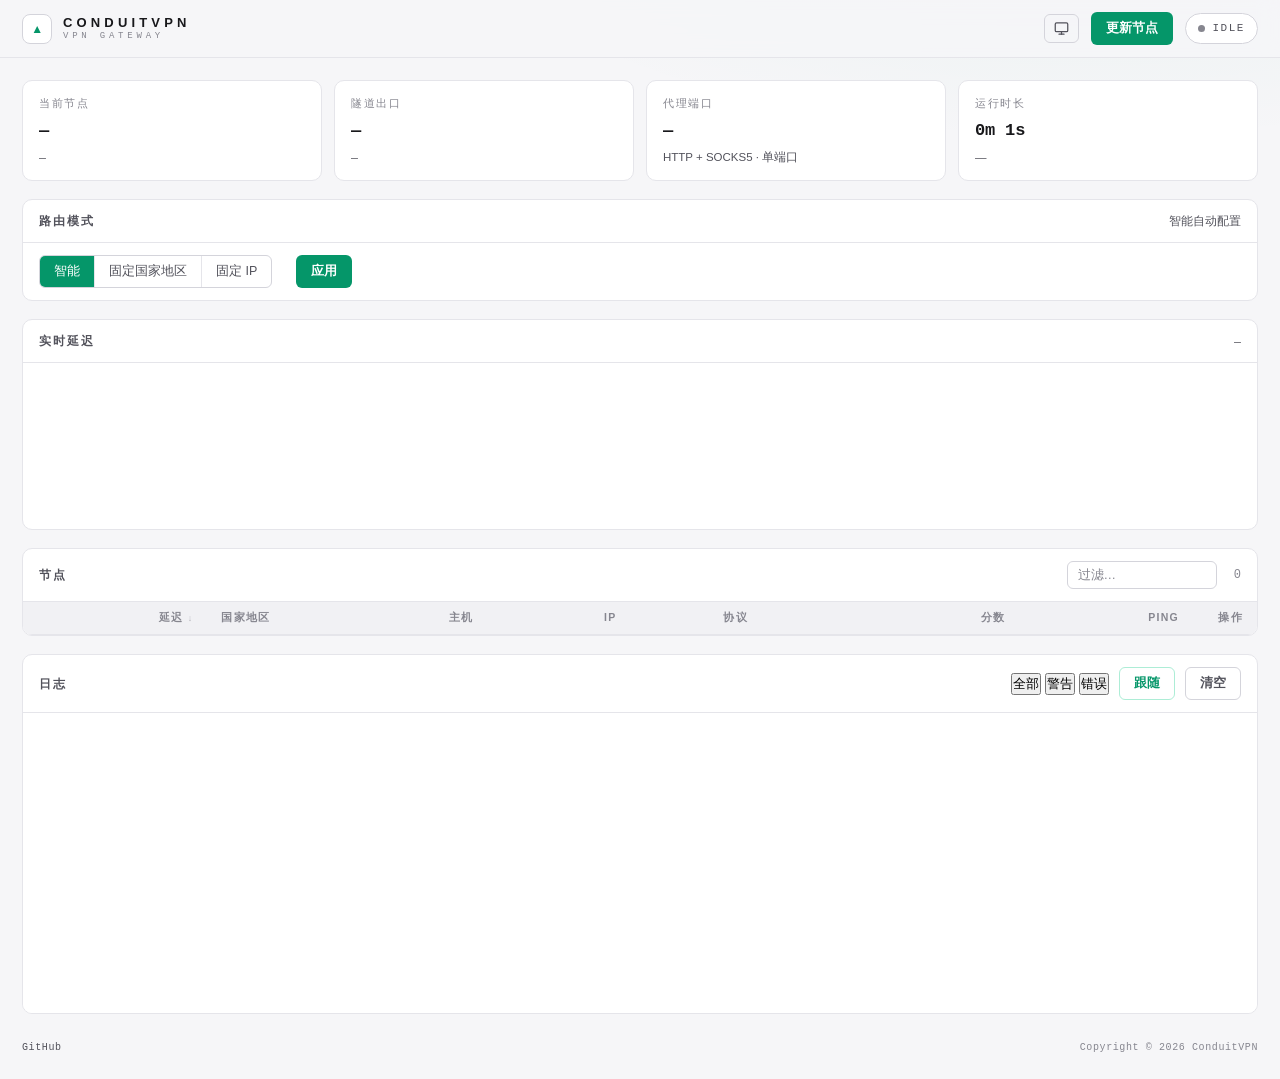
==== internal/webui/static/index.html @ 66bbde04 "UI: 登录页主题切换与日志本地时间" ====
<!doctype html>
<html lang="zh-CN">
<head>
<meta charset="utf-8">
<meta name="viewport" content="width=device-width, initial-scale=1">
<meta name="color-scheme" content="dark light">
<title>ConduitVPN · Gateway</title>
<script src="./theme.js?v=__VER__"></script>
<link rel="stylesheet" href="./styles.css?v=__VER__">
</head>
<body>
<header class="topbar">
  <div class="brand">
    <div class="brand-mark" aria-hidden="true"><span>▲</span></div>
    <div class="brand-text">
      <span class="brand-name">CONDUITVPN</span>
      <span class="brand-sub">VPN GATEWAY</span>
    </div>
  </div>
  <div class="topbar-right">
    <div class="theme-menu-wrap" data-theme-control>
      <button class="btn btn-ghost btn-icon" type="button" data-theme-button title="主题：跟随系统" aria-label="打开主题菜单" aria-haspopup="menu" aria-expanded="false">
        <svg data-theme-icon="light" viewBox="0 0 24 24" fill="none" stroke="currentColor" stroke-width="2" stroke-linecap="round" stroke-linejoin="round" aria-hidden="true" hidden><circle cx="12" cy="12" r="4"/><path d="M12 2v2M12 20v2M4.93 4.93l1.41 1.41M17.66 17.66l1.41 1.41M2 12h2M20 12h2M4.93 19.07l-1.41-1.41M17.66 6.34l1.41-1.41"/></svg>
        <svg data-theme-icon="dark" viewBox="0 0 24 24" fill="none" stroke="currentColor" stroke-width="2" stroke-linecap="round" stroke-linejoin="round" aria-hidden="true" hidden><path d="M21 12.79A9 9 0 1 1 11.21 3 7 7 0 0 0 21 12.79z"/></svg>
        <svg data-theme-icon="system" viewBox="0 0 24 24" fill="none" stroke="currentColor" stroke-width="2" stroke-linecap="round" stroke-linejoin="round" aria-hidden="true"><rect x="2" y="3" width="20" height="14" rx="2"/><line x1="8" y1="21" x2="16" y2="21"/><line x1="12" y1="17" x2="12" y2="21"/></svg>
      </button>
      <div class="theme-menu" data-theme-menu role="menu" hidden>
        <button class="theme-option" type="button" role="menuitemradio" data-theme="system" title="跟随系统" aria-label="跟随系统" aria-checked="true">
          <svg viewBox="0 0 24 24" fill="none" stroke="currentColor" stroke-width="2" stroke-linecap="round" stroke-linejoin="round" aria-hidden="true"><rect x="2" y="3" width="20" height="14" rx="2"/><line x1="8" y1="21" x2="16" y2="21"/><line x1="12" y1="17" x2="12" y2="21"/></svg>
        </button>
        <button class="theme-option" type="button" role="menuitemradio" data-theme="dark" title="深色" aria-label="深色" aria-checked="false">
          <svg viewBox="0 0 24 24" fill="none" stroke="currentColor" stroke-width="2" stroke-linecap="round" stroke-linejoin="round" aria-hidden="true"><path d="M21 12.79A9 9 0 1 1 11.21 3 7 7 0 0 0 21 12.79z"/></svg>
        </button>
        <button class="theme-option" type="button" role="menuitemradio" data-theme="light" title="浅色" aria-label="浅色" aria-checked="false">
          <svg viewBox="0 0 24 24" fill="none" stroke="currentColor" stroke-width="2" stroke-linecap="round" stroke-linejoin="round" aria-hidden="true"><circle cx="12" cy="12" r="4"/><path d="M12 2v2M12 20v2M4.93 4.93l1.41 1.41M17.66 17.66l1.41 1.41M2 12h2M20 12h2M4.93 19.07l-1.41 1.41M17.66 6.34l1.41-1.41"/></svg>
        </button>
      </div>
    </div>
    <button id="btn-refresh" class="btn" title="立即拉取并测速">更新节点</button>
    <div id="status-pill" class="pill pill-idle">
      <span class="dot" aria-hidden="true"></span>
      <span id="status-text">IDLE</span>
    </div>
  </div>
</header>

<main class="layout">
  <section class="cards" aria-label="网关状态">
    <div class="card">
      <div class="card-label">当前节点</div>
      <div id="c-node" class="card-value mono">—</div>
      <div id="c-node-sub" class="card-sub mono">—</div>
    </div>
    <div class="card">
      <div class="card-label">隧道出口</div>
      <div id="c-egress" class="card-value mono">—</div>
      <div id="c-egress-sub" class="card-sub mono">—</div>
    </div>
    <div class="card">
      <div class="card-label">代理端口</div>
      <div id="c-proxy" class="card-value mono">—</div>
      <div id="c-proxy-sub" class="card-sub">HTTP + SOCKS5 · 单端口</div>
    </div>
    <div class="card">
      <div class="card-label">运行时长</div>
      <div id="c-uptime" class="card-value mono">—</div>
      <div id="c-blacklist" class="card-sub">—</div>
    </div>
  </section>

  <section class="panel" aria-label="路由模式">
    <div class="panel-head">
      <h2>路由模式</h2>
      <span id="route-status" class="card-sub mono">智能自动配置</span>
    </div>
    <div class="route-body">
      <div class="seg" id="route-seg" role="tablist">
        <button class="seg-btn active" data-mode="auto" role="tab">智能</button>
        <button class="seg-btn" data-mode="country" role="tab">固定国家地区</button>
        <button class="seg-btn" data-mode="fixed" role="tab">固定 IP</button>
      </div>
      <div id="route-country-list" class="country-chips" hidden></div>
      <select id="route-node" class="input input-wide" hidden>
        <option value="">选择节点…</option>
      </select>
      <button id="btn-route-apply" class="btn">应用</button>
      <span id="route-msg" class="route-msg"></span>
    </div>
  </section>

  <section class="panel" aria-label="实时延迟">
    <div class="panel-head">
      <h2>实时延迟</h2>
      <span id="lat-summary" class="card-sub mono">—</span>
    </div>
    <div class="chart-wrap">
      <canvas id="lat-chart" height="150"></canvas>
    </div>
  </section>

  <section class="panel" aria-label="节点列表">
    <div class="panel-head">
      <h2>节点</h2>
      <div class="panel-actions">
        <input id="node-filter" class="input" type="search" placeholder="过滤…" autocomplete="off">
        <span id="node-count" class="count mono">0</span>
      </div>
    </div>
    <div class="table-wrap">
      <table id="node-table">
        <thead>
          <tr>
            <th class="num" data-sort="latency" data-dir="-1">延迟 <span class="sort-hint">↓</span></th>
            <th data-sort="country">国家地区</th>
            <th data-sort="host">主机</th>
            <th data-sort="ip">IP</th>
            <th data-sort="proto">协议</th>
            <th class="num" data-sort="score">分数</th>
            <th class="num" data-sort="ping">Ping</th>
            <th class="act-col">操作</th>
          </tr>
        </thead>
        <tbody></tbody>
      </table>
    </div>
  </section>

  <section class="panel" aria-label="实时日志">
    <div class="panel-head">
      <h2>日志</h2>
      <div class="panel-actions">
        <div class="chips" id="log-chips">
          <button class="chip active" data-level="all">全部</button>
          <button class="chip" data-level="warn">警告</button>
          <button class="chip" data-level="error">错误</button>
        </div>
        <button id="btn-scroll" class="btn btn-ghost active" title="自动滚动">跟随</button>
        <button id="btn-clear-log" class="btn btn-ghost">清空</button>
      </div>
    </div>
    <pre id="log-view" class="log-view mono"></pre>
  </section>
</main>

<footer class="site-footer">
  <a href="https://github.com/sarices/conduitvpn" target="_blank" rel="noreferrer">GitHub</a>
  <span>Copyright © 2026 ConduitVPN</span>
</footer>

<script src="./app.js?v=__VER__"></script>
</body>
</html>
---- internal/webui/static/styles.css ----
/* Conduit VPN Gateway — confident dark tech, with a light counterpart.
   One accent (signal green), neutral grays, mono for data. */

:root {
  color-scheme: dark;
  --bg: #09090b;
  --surface: #101013;
  --surface-2: #141418;
  --border: #1e1e24;
  --border-strong: #2b2b33;

  --text: #e8e8ec;
  --text-2: #9a9aa6;
  --text-3: #5c5c68;

  --accent: #34d399;
  --accent-dim: rgba(52, 211, 153, 0.12);
  --accent-border: rgba(52, 211, 153, 0.28);
  --on-accent: #052e22;
  --warn: #fbbf24;
  --error: #f87171;

  --topbar-bg: rgba(9, 9, 11, 0.9);
  --bg-glow: radial-gradient(1100px 420px at 85% -10%, rgba(52, 211, 153, 0.05), transparent 60%);

  --radius: 10px;
  --radius-sm: 6px;
  --mono: ui-monospace, "SF Mono", "Cascadia Mono", "JetBrains Mono", Menlo, Consolas, monospace;
  --sans: -apple-system, BlinkMacSystemFont, "Segoe UI", "PingFang SC", "Microsoft YaHei", Roboto, Helvetica, Arial, sans-serif;
}

[data-theme="light"] {
  color-scheme: light;
  --bg: #f6f6f8;
  --surface: #ffffff;
  --surface-2: #f1f1f4;
  --border: #e5e5ea;
  --border-strong: #d4d4db;

  --text: #18181b;
  --text-2: #52525b;
  --text-3: #86868f;

  --accent: #059669;
  --accent-dim: rgba(5, 150, 105, 0.1);
  --accent-border: rgba(5, 150, 105, 0.32);
  --on-accent: #ffffff;
  --warn: #b45309;
  --error: #dc2626;

  --topbar-bg: rgba(246, 246, 248, 0.92);
  --bg-glow: radial-gradient(1100px 420px at 85% -10%, rgba(5, 150, 105, 0.06), transparent 60%);
}

* { box-sizing: border-box; margin: 0; padding: 0; }

html { background: var(--bg); }

body {
  font-family: var(--sans);
  font-size: 14px;
  line-height: 1.5;
  color: var(--text);
  background: var(--bg-glow), var(--bg);
  min-height: 100dvh;
  -webkit-font-smoothing: antialiased;
}

.mono { font-family: var(--mono); }

/* ---- topbar ---- */
.topbar {
  position: sticky;
  top: 0;
  z-index: 10;
  display: flex;
  align-items: center;
  justify-content: space-between;
  height: 58px;
  padding: 0 22px;
  background: var(--topbar-bg);
  backdrop-filter: blur(10px);
  border-bottom: 1px solid var(--border);
}

.brand { display: flex; align-items: center; gap: 11px; }

.brand-mark {
  width: 30px;
  height: 30px;
  display: grid;
  place-items: center;
  border: 1px solid var(--border-strong);
  border-radius: 8px;
  background: var(--surface);
  color: var(--accent);
  font-size: 12px;
  letter-spacing: -0.5px;
}

.brand-text { display: flex; flex-direction: column; line-height: 1.15; }
.brand-name { font-weight: 700; letter-spacing: 0.32em; font-size: 13px; }
.brand-sub { color: var(--text-3); font-size: 9px; letter-spacing: 0.42em; font-family: var(--mono); }

.topbar-right { display: flex; align-items: center; gap: 12px; }

/* ---- buttons & inputs ---- */
.btn {
  font-family: var(--sans);
  font-size: 12.5px;
  font-weight: 600;
  color: var(--on-accent);
  background: var(--accent);
  border: 1px solid transparent;
  border-radius: var(--radius-sm);
  padding: 7px 14px;
  cursor: pointer;
  transition: transform 0.12s ease, background 0.15s ease, color 0.15s ease;
}
.btn:hover { background: #2ee6a4; }
.btn:active { transform: translateY(1px) scale(0.99); }
.btn:disabled { opacity: 0.5; cursor: default; }

.btn-ghost {
  color: var(--text-2);
  background: transparent;
  border-color: var(--border-strong);
}
.btn-ghost:hover { color: var(--text); background: var(--surface-2); }
.btn-ghost.active { color: var(--accent); border-color: rgba(52, 211, 153, 0.4); }

.btn-icon {
  display: inline-flex;
  align-items: center;
  justify-content: center;
  padding: 6px 9px;
}
.btn-icon svg {
  width: 15px;
  height: 15px;
}
.btn-icon svg[hidden] { display: none; }

.theme-menu-wrap { position: relative; }
.theme-menu {
  position: absolute;
  top: calc(100% + 8px);
  right: 0;
  z-index: 20;
  display: flex;
  gap: 4px;
  padding: 5px;
  border: 1px solid var(--border-strong);
  border-radius: var(--radius-sm);
  background: var(--surface);
  box-shadow: 0 10px 24px rgba(0, 0, 0, 0.24);
}
.theme-menu[hidden] { display: none; }
.theme-option {
  display: inline-flex;
  align-items: center;
  justify-content: center;
  width: 30px;
  height: 30px;
  color: var(--text-2);
  background: transparent;
  border: 1px solid transparent;
  border-radius: var(--radius-sm);
  cursor: pointer;
}
.theme-option:hover,
.theme-option.active {
  color: var(--accent);
  background: var(--accent-dim);
  border-color: var(--accent-border);
}
.theme-option svg { width: 15px; height: 15px; }

/* ---- login page ---- */
.login-body {
  display: flex;
  align-items: center;
  justify-content: center;
  min-height: 100dvh;
  padding: 20px;
}
.login-theme-control {
  position: fixed;
  top: 18px;
  right: 20px;
  z-index: 10;
}
.login-card {
  width: 340px;
  background: var(--surface);
  border: 1px solid var(--border);
  border-radius: 14px;
  padding: 28px;
  display: flex;
  flex-direction: column;
  gap: 6px;
}
.login-brand { margin-bottom: 12px; }
.login-title { font-size: 17px; font-weight: 700; letter-spacing: 0.02em; }
.login-sub { font-size: 12px; color: var(--text-3); }
.login-demo-hint {
  display: flex;
  justify-content: space-between;
  margin-top: 8px;
  padding: 7px 9px;
  color: var(--accent);
  background: var(--accent-dim);
  border: 1px solid var(--accent-border);
  border-radius: var(--radius-sm);
  font-family: var(--mono);
  font-size: 11px;
}
.login-form {
  display: flex;
  flex-direction: column;
  gap: 12px;
  margin-top: 12px;
}
.login-form .input { background: var(--surface-2); }
.login-form label {
  font-size: 12px;
  color: var(--text-2);
  display: flex;
  flex-direction: column;
  gap: 5px;
}
.input.input-block { width: 100%; }
.btn-block { width: 100%; padding: 9px 0; }
.login-err { font-size: 12px; color: var(--error); margin: 0; }

.input {
  font-family: var(--sans);
  font-size: 12.5px;
  color: var(--text);
  background: var(--surface);
  border: 1px solid var(--border-strong);
  border-radius: var(--radius-sm);
  padding: 6px 10px;
  width: 150px;
  outline: none;
  transition: border-color 0.15s ease;
}
.input:focus { border-color: var(--accent); }
.input::placeholder { color: var(--text-3); }

select.input {
  appearance: none;
  -webkit-appearance: none;
  cursor: pointer;
  padding-right: 26px;
  background-image: linear-gradient(45deg, transparent 50%, var(--text-3) 50%),
    linear-gradient(135deg, var(--text-3) 50%, transparent 50%);
  background-position: calc(100% - 16px) 55%, calc(100% - 11px) 55%;
  background-size: 5px 5px, 5px 5px;
  background-repeat: no-repeat;
}
select.input:focus { border-color: var(--accent); }
select.input option { background: var(--surface); color: var(--text); }

/* ---- status pill ---- */
.pill {
  display: inline-flex;
  align-items: center;
  gap: 7px;
  font-family: var(--mono);
  font-size: 11px;
  letter-spacing: 0.14em;
  padding: 6px 12px;
  border-radius: 999px;
  border: 1px solid var(--border-strong);
  background: var(--surface);
  color: var(--text-2);
}
.pill .dot {
  width: 7px;
  height: 7px;
  border-radius: 50%;
  background: var(--text-3);
}

.pill-connected { color: var(--accent); border-color: rgba(52, 211, 153, 0.35); }
.pill-connected .dot { background: var(--accent); animation: pulse 2s ease-in-out infinite; }

.pill-connecting { color: var(--warn); border-color: rgba(251, 191, 36, 0.35); }
.pill-connecting .dot { background: var(--warn); animation: pulse 0.9s ease-in-out infinite; }

.pill-drifting { color: var(--error); border-color: rgba(248, 113, 113, 0.4); }
.pill-drifting .dot { background: var(--error); animation: pulse 0.6s ease-in-out infinite; }

@keyframes pulse {
  0%, 100% { opacity: 1; transform: scale(1); }
  50% { opacity: 0.35; transform: scale(0.8); }
}
@media (prefers-reduced-motion: reduce) {
  .pill .dot { animation: none; }
}

/* ---- layout ---- */
.layout {
  max-width: 1280px;
  margin: 0 auto;
  padding: 22px;
  display: flex;
  flex-direction: column;
  gap: 18px;
}

.site-footer {
  max-width: 1280px;
  margin: 0 auto;
  padding: 4px 22px 24px;
  display: flex;
  justify-content: space-between;
  gap: 16px;
  color: var(--text-3);
  font-family: var(--mono);
  font-size: 10px;
  letter-spacing: 0.06em;
}
.site-footer a {
  color: var(--text-2);
  text-decoration: none;
}
.site-footer a:hover { color: var(--accent); }

/* ---- status cards ---- */
.cards {
  display: grid;
  grid-template-columns: repeat(4, 1fr);
  gap: 12px;
}

.card {
  background: var(--surface);
  border: 1px solid var(--border);
  border-radius: var(--radius);
  padding: 14px 16px;
  display: flex;
  flex-direction: column;
  gap: 6px;
  min-width: 0;
}

.card-label {
  font-size: 11px;
  letter-spacing: 0.14em;
  color: var(--text-3);
  text-transform: uppercase;
}

.card-value {
  font-size: 17px;
  font-weight: 600;
  letter-spacing: -0.01em;
  white-space: nowrap;
  overflow: hidden;
  text-overflow: ellipsis;
}

.card-sub {
  font-size: 11.5px;
  color: var(--text-2);
  white-space: nowrap;
  overflow: hidden;
  text-overflow: ellipsis;
}

/* ---- panels ---- */
.panel {
  background: var(--surface);
  border: 1px solid var(--border);
  border-radius: var(--radius);
  overflow: hidden;
}

.panel-head {
  display: flex;
  align-items: center;
  justify-content: space-between;
  padding: 12px 16px;
  border-bottom: 1px solid var(--border);
}

.panel-head h2 {
  font-size: 12px;
  font-weight: 600;
  letter-spacing: 0.18em;
  color: var(--text-2);
  text-transform: uppercase;
}

.panel-actions { display: flex; align-items: center; gap: 10px; }

.count {
  font-size: 12px;
  color: var(--text-3);
  min-width: 2ch;
  text-align: right;
}

/* ---- route mode ---- */
.route-body {
  display: flex;
  align-items: center;
  gap: 10px;
  padding: 12px 16px;
  flex-wrap: wrap;
}

.seg {
  display: inline-flex;
  border: 1px solid var(--border-strong);
  border-radius: var(--radius-sm);
  overflow: hidden;
  background: var(--surface);
}

.seg-btn {
  font-family: var(--sans);
  font-size: 12.5px;
  color: var(--text-2);
  background: transparent;
  border: none;
  padding: 7px 14px;
  cursor: pointer;
  transition: background 0.15s ease, color 0.15s ease;
}
.seg-btn + .seg-btn { border-left: 1px solid var(--border); }
.seg-btn:hover { color: var(--text); }
.seg-btn.active {
  color: var(--on-accent);
  background: var(--accent);
}

.input-wide { width: 260px; }

/* ---- country multi-select chips ---- */
.country-chips {
  display: flex;
  flex-wrap: wrap;
  gap: 6px;
  max-height: 132px;
  overflow-y: auto;
  padding: 2px;
}

.cc-chip {
  font-family: var(--sans);
  font-size: 11.5px;
  color: var(--text-2);
  background: var(--surface);
  border: 1px solid var(--border-strong);
  border-radius: 999px;
  padding: 4px 10px;
  cursor: pointer;
  transition: background 0.15s ease, color 0.15s ease, border-color 0.15s ease;
  user-select: none;
}
.cc-chip:hover { color: var(--text); border-color: var(--accent-border); }
.cc-chip.selected {
  color: var(--on-accent);
  background: var(--accent);
  border-color: transparent;
}

.route-msg {
  font-size: 12px;
  color: var(--accent);
  min-height: 1em;
}
.route-msg.err { color: var(--error); }

/* ---- latency chart ---- */
.chart-wrap {
  padding: 10px 14px 6px;
}
#lat-chart {
  width: 100%;
  height: 150px;
  display: block;
}

.act-col { width: 64px; text-align: right; }
.btn-lock {
  font-size: 11px;
  padding: 3px 8px;
  font-family: var(--mono);
}

/* ---- node table ---- */
.table-wrap { overflow-x: auto; max-height: 380px; overflow-y: auto; }

table { width: 100%; border-collapse: collapse; }

thead th {
  position: sticky;
  top: 0;
  background: var(--surface-2);
  font-size: 10.5px;
  letter-spacing: 0.12em;
  text-transform: uppercase;
  color: var(--text-3);
  text-align: left;
  padding: 8px 14px;
  border-bottom: 1px solid var(--border);
  cursor: pointer;
  user-select: none;
  white-space: nowrap;
}
thead th:hover { color: var(--text-2); }
thead th.num { text-align: right; }

.sort-hint { opacity: 0.55; font-size: 9px; }

tbody td {
  padding: 7px 14px;
  border-bottom: 1px solid var(--border);
  font-size: 12.5px;
  white-space: nowrap;
  overflow: hidden;
  text-overflow: ellipsis;
  max-width: 240px;
}
tbody tr { transition: background 0.1s ease; }
tbody tr:hover { background: var(--surface-2); }
tbody td.num { text-align: right; font-family: var(--mono); color: var(--text-2); }

.country-code {
  display: inline-block;
  font-family: var(--mono);
  font-size: 10.5px;
  letter-spacing: 0.08em;
  color: var(--accent);
  border: 1px solid var(--accent-border);
  background: var(--accent-dim);
  border-radius: 4px;
  padding: 1px 5px;
}

.country-name { margin-left: 7px; color: var(--text-2); }

.host-cell { color: var(--text); font-family: var(--mono); font-size: 11.5px; }
.ip-cell { color: var(--text-2); font-family: var(--mono); font-size: 11.5px; }
.proto-cell { color: var(--text-2); font-size: 11.5px; }

td.lat-ok { color: var(--accent); }
td.lat-mid { color: var(--warn); }
td.lat-dead { color: var(--text-3); }

/* ---- logs ---- */
.log-view {
  height: 300px;
  overflow-y: auto;
  padding: 12px 16px;
  font-size: 11.5px;
  line-height: 1.65;
  background: var(--surface);
  color: var(--text-2);
  white-space: pre-wrap;
  word-break: break-all;
}

.log-line { display: block; }
.log-line .t { color: var(--text-3); }
.log-line.lvl-debug { color: var(--text-3); }
.log-line.lvl-info { color: var(--text-2); }
.log-line.lvl-warn { color: var(--warn); }
.log-line.lvl-error { color: var(--error); }

.empty-note { color: var(--text-3); font-style: italic; }

/* ---- responsive ---- */
@media (max-width: 900px) {
  .cards { grid-template-columns: repeat(2, 1fr); }
}
@media (max-width: 560px) {
  .cards { grid-template-columns: 1fr; }
  .layout { padding: 14px; }
  .site-footer { padding: 4px 14px 20px; }
  .brand-sub { display: none; }
  .input { width: 110px; }
  .login-theme-control { top: 12px; right: 12px; }
}
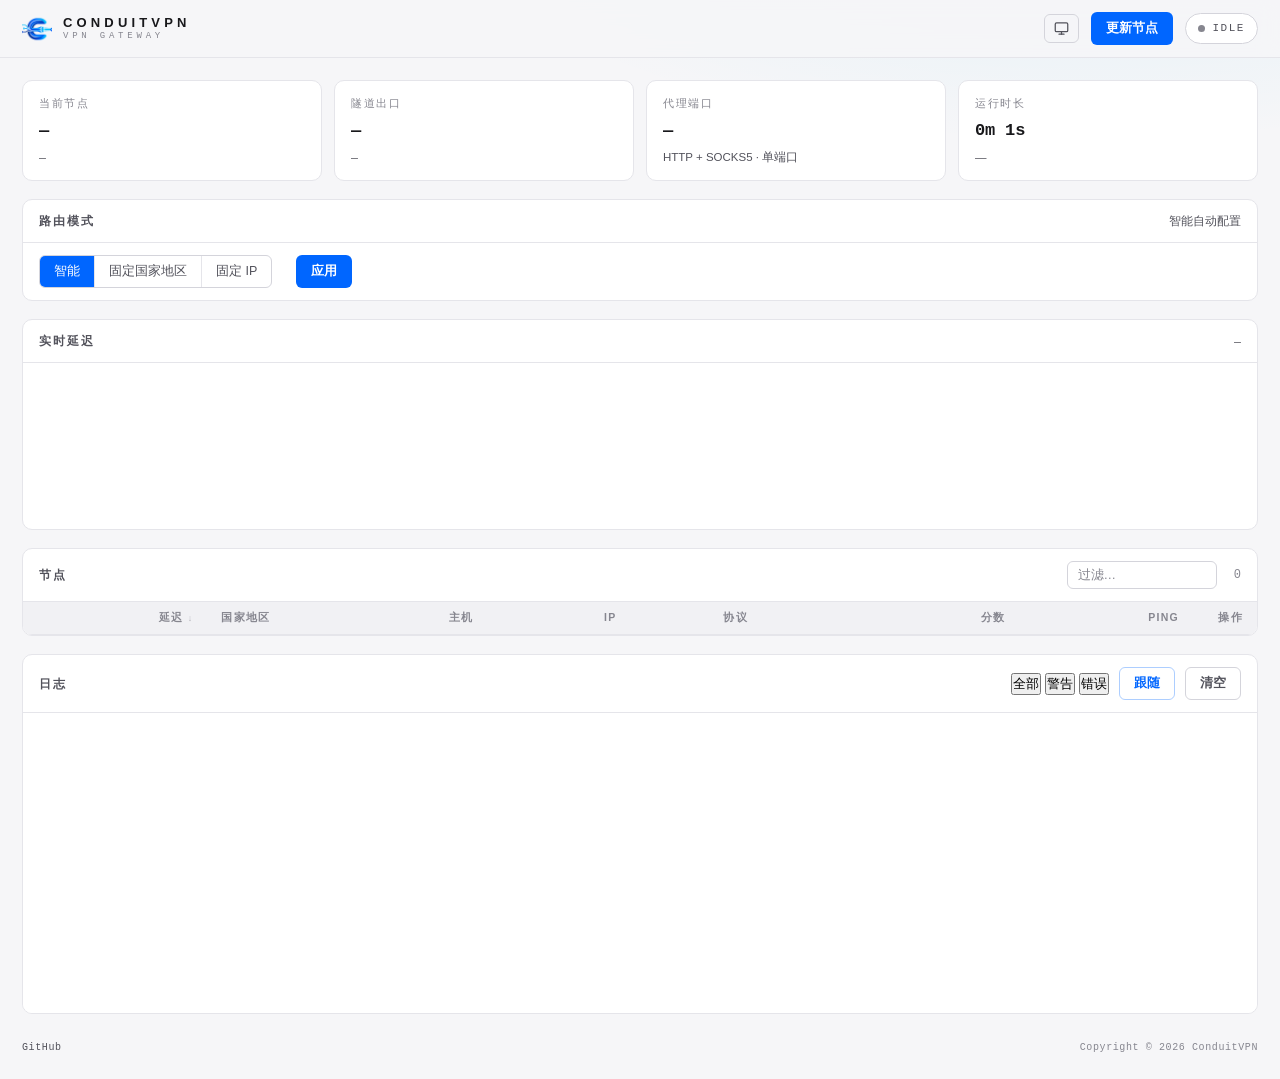
==== commit 76b04701: "UI: 更新 Logo 及网站图标" ====
--- a/internal/webui/static/index.html
+++ b/internal/webui/static/index.html
@@ -5,13 +5,18 @@
 <meta name="viewport" content="width=device-width, initial-scale=1">
 <meta name="color-scheme" content="dark light">
 <title>ConduitVPN · Gateway</title>
+<link rel="icon" href="./favicon.ico?v=__VER__" sizes="any">
+<link rel="icon" type="image/png" href="./favicon-16x16.png?v=__VER__" sizes="16x16">
+<link rel="icon" type="image/png" href="./favicon-32x32.png?v=__VER__" sizes="32x32">
+<link rel="apple-touch-icon" href="./apple-touch-icon.png?v=__VER__" sizes="180x180">
+<link rel="manifest" href="./site.webmanifest?v=__VER__">
 <script src="./theme.js?v=__VER__"></script>
 <link rel="stylesheet" href="./styles.css?v=__VER__">
 </head>
 <body>
 <header class="topbar">
   <div class="brand">
-    <div class="brand-mark" aria-hidden="true"><span>▲</span></div>
+    <div class="brand-mark" aria-hidden="true"><img src="./brand-mark.png?v=__VER__" alt=""></div>
     <div class="brand-text">
       <span class="brand-name">CONDUITVPN</span>
       <span class="brand-sub">VPN GATEWAY</span>
--- a/internal/webui/static/styles.css
+++ b/internal/webui/static/styles.css
@@ -1,5 +1,5 @@
 /* Conduit VPN Gateway — confident dark tech, with a light counterpart.
-   One accent (signal green), neutral grays, mono for data. */
+   Conduit blue is the primary action color; cyan reserves the signal glow. */
 
 :root {
   color-scheme: dark;
@@ -13,15 +13,17 @@
   --text-2: #9a9aa6;
   --text-3: #5c5c68;
 
-  --accent: #34d399;
-  --accent-dim: rgba(52, 211, 153, 0.12);
-  --accent-border: rgba(52, 211, 153, 0.28);
-  --on-accent: #052e22;
+  --accent: #0066ff;
+  --accent-strong: #0052cc;
+  --accent-glow: #00ccff;
+  --accent-dim: rgba(0, 102, 255, 0.13);
+  --accent-border: rgba(0, 153, 255, 0.36);
+  --on-accent: #ffffff;
   --warn: #fbbf24;
   --error: #f87171;
 
   --topbar-bg: rgba(9, 9, 11, 0.9);
-  --bg-glow: radial-gradient(1100px 420px at 85% -10%, rgba(52, 211, 153, 0.05), transparent 60%);
+  --bg-glow: radial-gradient(1100px 420px at 85% -10%, rgba(0, 204, 255, 0.09), transparent 60%);
 
   --radius: 10px;
   --radius-sm: 6px;
@@ -41,15 +43,17 @@
   --text-2: #52525b;
   --text-3: #86868f;
 
-  --accent: #059669;
-  --accent-dim: rgba(5, 150, 105, 0.1);
-  --accent-border: rgba(5, 150, 105, 0.32);
+  --accent: #0066ff;
+  --accent-strong: #0052cc;
+  --accent-glow: #00aee6;
+  --accent-dim: rgba(0, 102, 255, 0.09);
+  --accent-border: rgba(0, 102, 255, 0.32);
   --on-accent: #ffffff;
   --warn: #b45309;
   --error: #dc2626;
 
   --topbar-bg: rgba(246, 246, 248, 0.92);
-  --bg-glow: radial-gradient(1100px 420px at 85% -10%, rgba(5, 150, 105, 0.06), transparent 60%);
+  --bg-glow: radial-gradient(1100px 420px at 85% -10%, rgba(0, 174, 230, 0.09), transparent 60%);
 }
 
 * { box-sizing: border-box; margin: 0; padding: 0; }
@@ -88,14 +92,13 @@
 .brand-mark {
   width: 30px;
   height: 30px;
-  display: grid;
-  place-items: center;
-  border: 1px solid var(--border-strong);
-  border-radius: 8px;
-  background: var(--surface);
-  color: var(--accent);
-  font-size: 12px;
-  letter-spacing: -0.5px;
+  flex: 0 0 30px;
+}
+.brand-mark img {
+  display: block;
+  width: 100%;
+  height: 100%;
+  object-fit: contain;
 }
 
 .brand-text { display: flex; flex-direction: column; line-height: 1.15; }
@@ -117,7 +120,7 @@
   cursor: pointer;
   transition: transform 0.12s ease, background 0.15s ease, color 0.15s ease;
 }
-.btn:hover { background: #2ee6a4; }
+.btn:hover { background: var(--accent-strong); }
 .btn:active { transform: translateY(1px) scale(0.99); }
 .btn:disabled { opacity: 0.5; cursor: default; }
 
@@ -127,7 +130,7 @@
   border-color: var(--border-strong);
 }
 .btn-ghost:hover { color: var(--text); background: var(--surface-2); }
-.btn-ghost.active { color: var(--accent); border-color: rgba(52, 211, 153, 0.4); }
+.btn-ghost.active { color: var(--accent); border-color: var(--accent-border); }
 
 .btn-icon {
   display: inline-flex;
@@ -283,7 +286,7 @@
   background: var(--text-3);
 }
 
-.pill-connected { color: var(--accent); border-color: rgba(52, 211, 153, 0.35); }
+.pill-connected { color: var(--accent-glow); border-color: var(--accent-border); }
 .pill-connected .dot { background: var(--accent); animation: pulse 2s ease-in-out infinite; }
 
 .pill-connecting { color: var(--warn); border-color: rgba(251, 191, 36, 0.35); }
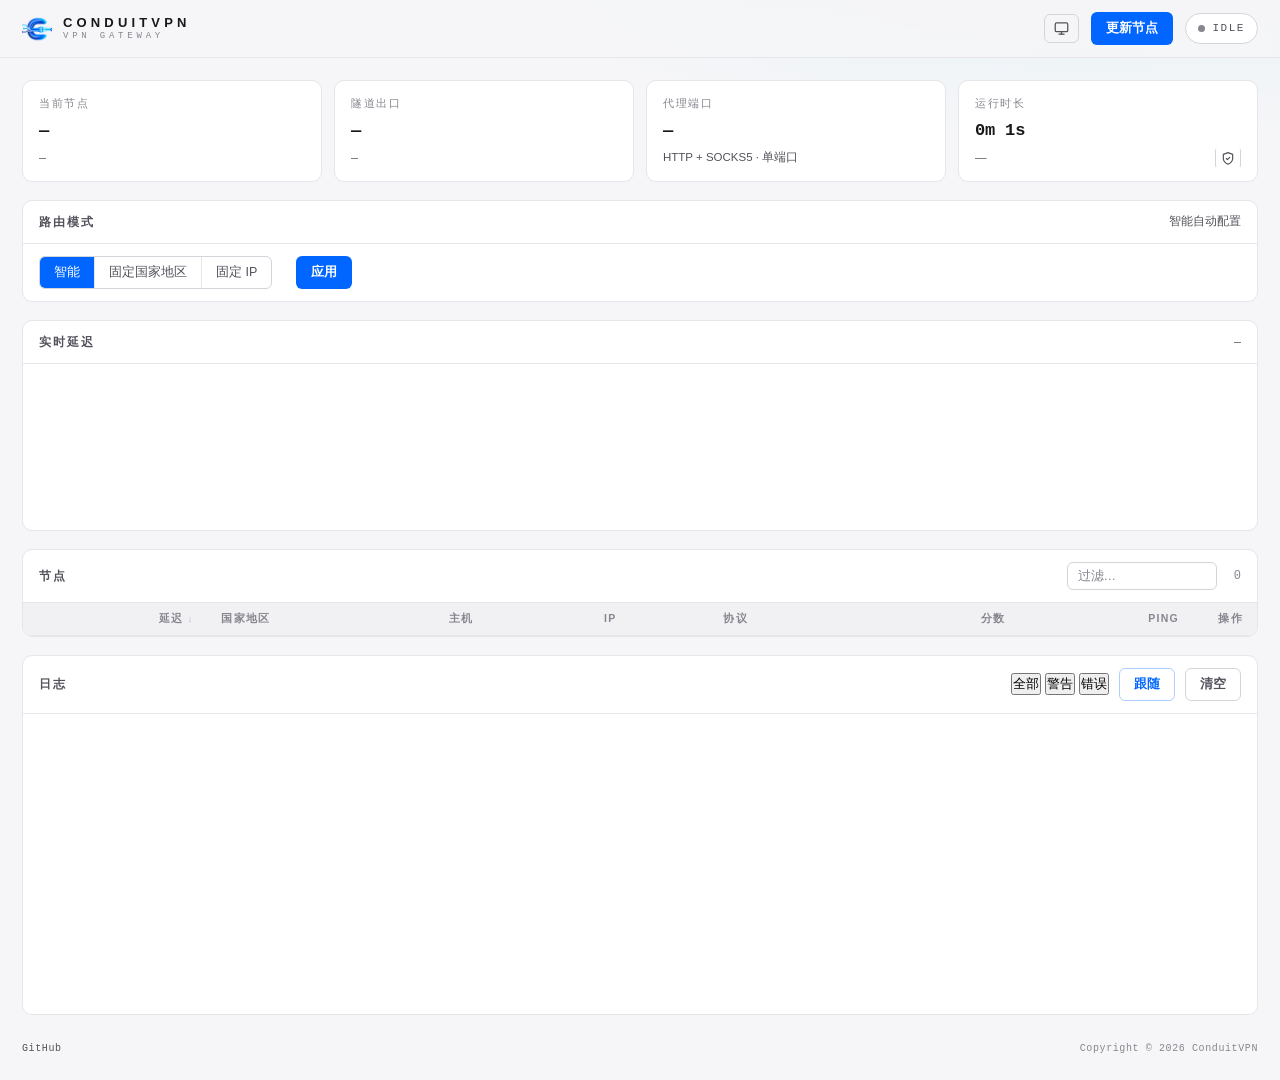
==== commit 78c20d3b: "UI: 新增黑名单隔离验证管理" ====
--- a/internal/webui/static/index.html
+++ b/internal/webui/static/index.html
@@ -69,7 +69,12 @@
     <div class="card">
       <div class="card-label">运行时长</div>
       <div id="c-uptime" class="card-value mono">—</div>
-      <div id="c-blacklist" class="card-sub">—</div>
+      <div class="card-sub card-sub-action">
+        <span id="c-blacklist">—</span>
+        <button id="btn-blacklist" class="btn btn-ghost btn-icon btn-card-icon" type="button" title="管理黑名单" aria-label="管理黑名单">
+          <svg viewBox="0 0 24 24" fill="none" stroke="currentColor" stroke-width="2" stroke-linecap="round" stroke-linejoin="round" aria-hidden="true"><path d="M12 22s8-4 8-10V5l-8-3-8 3v7c0 6 8 10 8 10z"/><path d="M9 12l2 2 4-4"/></svg>
+        </button>
+      </div>
     </div>
   </section>
 
@@ -147,6 +152,36 @@
   </section>
 </main>
 
+<dialog id="blacklist-dialog" class="dialog" aria-labelledby="blacklist-title">
+  <div class="dialog-head">
+    <div>
+      <h2 id="blacklist-title">黑名单管理</h2>
+      <p id="blacklist-progress" class="card-sub mono">—</p>
+    </div>
+    <button id="btn-blacklist-close" class="btn btn-ghost btn-icon" type="button" title="关闭" aria-label="关闭黑名单管理">
+      <svg viewBox="0 0 24 24" fill="none" stroke="currentColor" stroke-width="2" stroke-linecap="round" stroke-linejoin="round" aria-hidden="true"><path d="M18 6L6 18M6 6l12 12"/></svg>
+    </button>
+  </div>
+  <div class="dialog-actions">
+    <button id="btn-blacklist-test" class="btn" type="button">批量测试</button>
+    <button id="btn-blacklist-restore" class="btn btn-ghost" type="button" disabled>恢复可用节点</button>
+  </div>
+  <div class="table-wrap blacklist-table-wrap">
+    <table id="blacklist-table">
+      <thead>
+        <tr>
+          <th>主机</th>
+          <th>节点</th>
+          <th>拉黑原因</th>
+          <th>拉黑时间</th>
+          <th>验证结果</th>
+        </tr>
+      </thead>
+      <tbody></tbody>
+    </table>
+  </div>
+</dialog>
+
 <footer class="site-footer">
   <a href="https://github.com/sarices/conduitvpn" target="_blank" rel="noreferrer">GitHub</a>
   <span>Copyright © 2026 ConduitVPN</span>
--- a/internal/webui/static/styles.css
+++ b/internal/webui/static/styles.css
@@ -143,6 +143,7 @@
   height: 15px;
 }
 .btn-icon svg[hidden] { display: none; }
+.btn-card-icon { width: 26px; height: 26px; padding: 5px; margin: -4px 0 -4px auto; }
 
 .theme-menu-wrap { position: relative; }
 .theme-menu {
@@ -348,6 +349,8 @@
   gap: 6px;
   min-width: 0;
 }
+.card-sub-action { display: flex; align-items: center; min-width: 0; }
+.card-sub-action > span { overflow: hidden; text-overflow: ellipsis; white-space: nowrap; }
 
 .card-label {
   font-size: 11px;
@@ -577,6 +580,39 @@
 
 .empty-note { color: var(--text-3); font-style: italic; }
 
+/* ---- blacklist dialog ---- */
+.dialog {
+  width: min(980px, calc(100vw - 28px));
+  max-height: min(720px, calc(100dvh - 28px));
+  color: var(--text);
+  background: var(--surface);
+  border: 1px solid var(--border-strong);
+  border-radius: var(--radius-sm);
+  box-shadow: 0 24px 80px rgba(0, 0, 0, 0.45);
+  padding: 0;
+}
+.dialog::backdrop { background: rgba(0, 0, 0, 0.64); }
+.dialog-head {
+  display: flex;
+  align-items: flex-start;
+  justify-content: space-between;
+  gap: 16px;
+  padding: 16px 18px 12px;
+  border-bottom: 1px solid var(--border);
+}
+.dialog-head h2 { font-size: 15px; font-weight: 650; }
+.dialog-actions { display: flex; gap: 8px; padding: 12px 18px; }
+.blacklist-table-wrap { max-height: min(500px, calc(100dvh - 210px)); border-top: 1px solid var(--border); }
+#blacklist-table th:nth-child(1) { min-width: 150px; }
+#blacklist-table th:nth-child(2) { min-width: 160px; }
+#blacklist-table th:nth-child(3) { min-width: 220px; }
+#blacklist-table th:nth-child(4) { min-width: 160px; }
+#blacklist-table th:nth-child(5) { min-width: 210px; }
+.blacklist-result { font-family: var(--mono); font-size: 11.5px; }
+.blacklist-result.pending, .blacklist-result.running { color: var(--warn); }
+.blacklist-result.passed { color: var(--accent-glow); }
+.blacklist-result.failed, .blacklist-result.skipped { color: var(--error); }
+
 /* ---- responsive ---- */
 @media (max-width: 900px) {
   .cards { grid-template-columns: repeat(2, 1fr); }
@@ -588,4 +624,5 @@
   .brand-sub { display: none; }
   .input { width: 110px; }
   .login-theme-control { top: 12px; right: 12px; }
-}
+  .dialog-actions { flex-wrap: wrap; }
+}
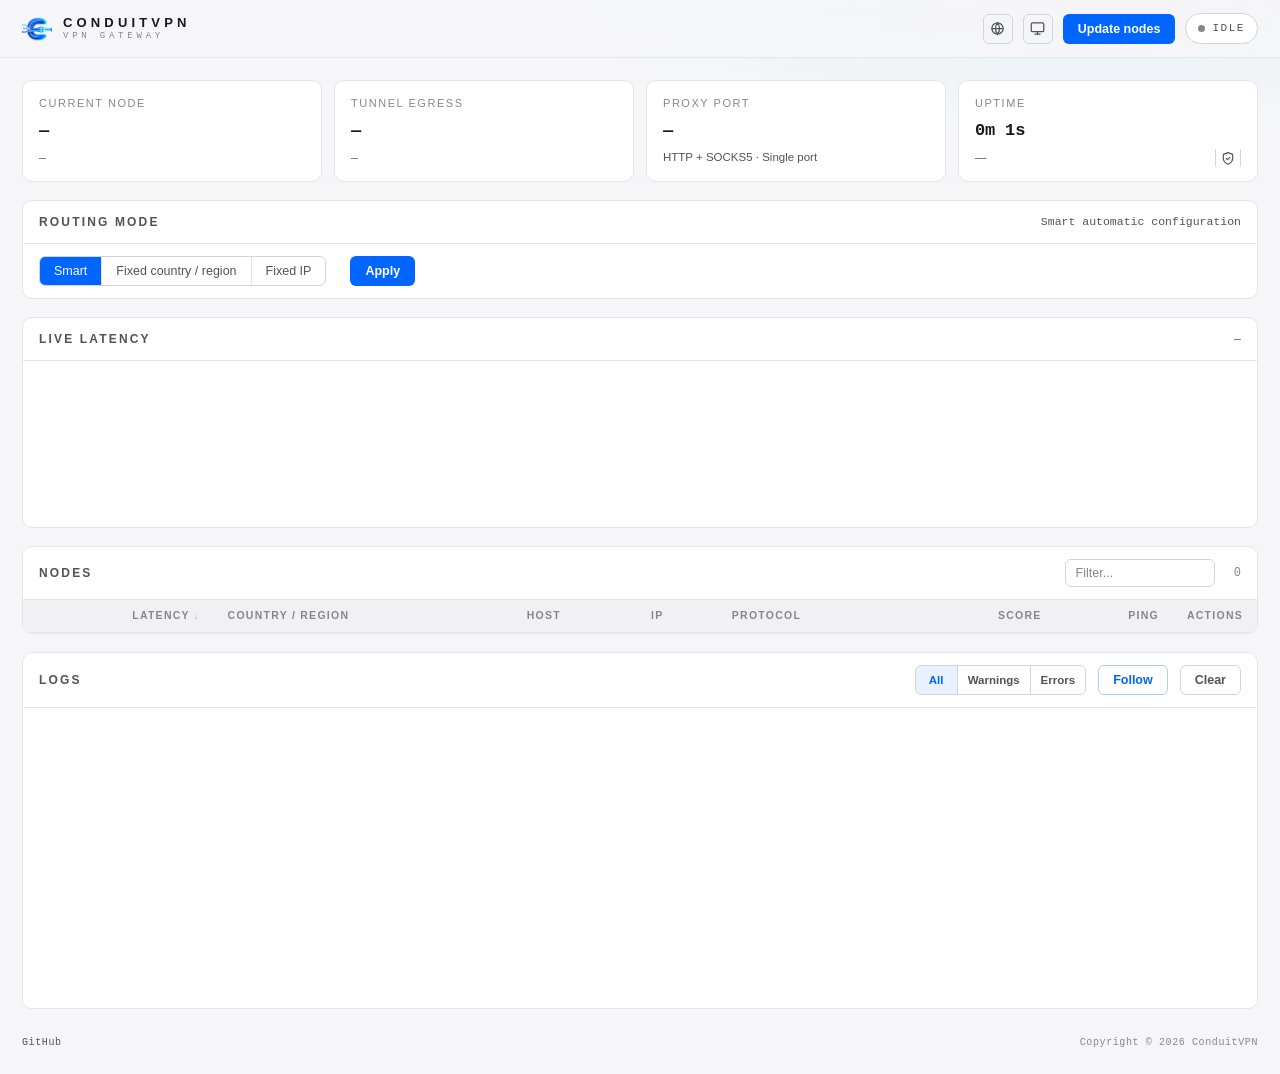
==== commit cf08a100: "UI: 增加中英繁三语支持" ====
--- a/internal/webui/static/index.html
+++ b/internal/webui/static/index.html
@@ -1,192 +1,62 @@
 <!doctype html>
-<html lang="zh-CN">
+<html lang="en">
 <head>
 <meta charset="utf-8">
 <meta name="viewport" content="width=device-width, initial-scale=1">
 <meta name="color-scheme" content="dark light">
-<title>ConduitVPN · Gateway</title>
+<title data-page-title="page.gateway">ConduitVPN · Gateway</title>
 <link rel="icon" href="./favicon.ico?v=__VER__" sizes="any">
 <link rel="icon" type="image/png" href="./favicon-16x16.png?v=__VER__" sizes="16x16">
 <link rel="icon" type="image/png" href="./favicon-32x32.png?v=__VER__" sizes="32x32">
 <link rel="apple-touch-icon" href="./apple-touch-icon.png?v=__VER__" sizes="180x180">
 <link rel="manifest" href="./site.webmanifest?v=__VER__">
+<script src="./i18n.js?v=__VER__"></script>
 <script src="./theme.js?v=__VER__"></script>
 <link rel="stylesheet" href="./styles.css?v=__VER__">
 </head>
 <body>
 <header class="topbar">
-  <div class="brand">
-    <div class="brand-mark" aria-hidden="true"><img src="./brand-mark.png?v=__VER__" alt=""></div>
-    <div class="brand-text">
-      <span class="brand-name">CONDUITVPN</span>
-      <span class="brand-sub">VPN GATEWAY</span>
+  <div class="brand"><div class="brand-mark" aria-hidden="true"><img src="./brand-mark.png?v=__VER__" alt=""></div><div class="brand-text"><span class="brand-name">CONDUITVPN</span><span class="brand-sub">VPN GATEWAY</span></div></div>
+  <div class="topbar-right">
+    <div class="language-menu-wrap" data-language-control>
+      <button class="btn btn-ghost btn-icon language-button" type="button" data-language-button title="Select language" aria-label="Open language menu" aria-haspopup="menu" aria-expanded="false"><svg viewBox="0 0 24 24" fill="none" stroke="currentColor" stroke-width="2" stroke-linecap="round" stroke-linejoin="round" aria-hidden="true"><circle cx="12" cy="12" r="9"/><path d="M3 12h18M12 3a14 14 0 0 1 0 18M12 3a14 14 0 0 0 0 18"/></svg></button>
+      <div class="language-menu" data-language-menu role="menu" hidden>
+        <button class="language-option" type="button" role="menuitemradio" data-language="zh-CN" aria-checked="false">简体中文</button>
+        <button class="language-option" type="button" role="menuitemradio" data-language="zh-TW" aria-checked="false">繁體中文</button>
+        <button class="language-option" type="button" role="menuitemradio" data-language="en" aria-checked="true">English</button>
+      </div>
     </div>
-  </div>
-  <div class="topbar-right">
     <div class="theme-menu-wrap" data-theme-control>
-      <button class="btn btn-ghost btn-icon" type="button" data-theme-button title="主题：跟随系统" aria-label="打开主题菜单" aria-haspopup="menu" aria-expanded="false">
+      <button class="btn btn-ghost btn-icon" type="button" data-theme-button title="Theme: System" aria-label="Open theme menu" data-i18n-aria-label="theme.menu" aria-haspopup="menu" aria-expanded="false">
         <svg data-theme-icon="light" viewBox="0 0 24 24" fill="none" stroke="currentColor" stroke-width="2" stroke-linecap="round" stroke-linejoin="round" aria-hidden="true" hidden><circle cx="12" cy="12" r="4"/><path d="M12 2v2M12 20v2M4.93 4.93l1.41 1.41M17.66 17.66l1.41 1.41M2 12h2M20 12h2M4.93 19.07l-1.41-1.41M17.66 6.34l1.41-1.41"/></svg>
         <svg data-theme-icon="dark" viewBox="0 0 24 24" fill="none" stroke="currentColor" stroke-width="2" stroke-linecap="round" stroke-linejoin="round" aria-hidden="true" hidden><path d="M21 12.79A9 9 0 1 1 11.21 3 7 7 0 0 0 21 12.79z"/></svg>
         <svg data-theme-icon="system" viewBox="0 0 24 24" fill="none" stroke="currentColor" stroke-width="2" stroke-linecap="round" stroke-linejoin="round" aria-hidden="true"><rect x="2" y="3" width="20" height="14" rx="2"/><line x1="8" y1="21" x2="16" y2="21"/><line x1="12" y1="17" x2="12" y2="21"/></svg>
       </button>
       <div class="theme-menu" data-theme-menu role="menu" hidden>
-        <button class="theme-option" type="button" role="menuitemradio" data-theme="system" title="跟随系统" aria-label="跟随系统" aria-checked="true">
-          <svg viewBox="0 0 24 24" fill="none" stroke="currentColor" stroke-width="2" stroke-linecap="round" stroke-linejoin="round" aria-hidden="true"><rect x="2" y="3" width="20" height="14" rx="2"/><line x1="8" y1="21" x2="16" y2="21"/><line x1="12" y1="17" x2="12" y2="21"/></svg>
-        </button>
-        <button class="theme-option" type="button" role="menuitemradio" data-theme="dark" title="深色" aria-label="深色" aria-checked="false">
-          <svg viewBox="0 0 24 24" fill="none" stroke="currentColor" stroke-width="2" stroke-linecap="round" stroke-linejoin="round" aria-hidden="true"><path d="M21 12.79A9 9 0 1 1 11.21 3 7 7 0 0 0 21 12.79z"/></svg>
-        </button>
-        <button class="theme-option" type="button" role="menuitemradio" data-theme="light" title="浅色" aria-label="浅色" aria-checked="false">
-          <svg viewBox="0 0 24 24" fill="none" stroke="currentColor" stroke-width="2" stroke-linecap="round" stroke-linejoin="round" aria-hidden="true"><circle cx="12" cy="12" r="4"/><path d="M12 2v2M12 20v2M4.93 4.93l1.41 1.41M17.66 17.66l1.41 1.41M2 12h2M20 12h2M4.93 19.07l-1.41 1.41M17.66 6.34l1.41-1.41"/></svg>
-        </button>
+        <button class="theme-option" type="button" role="menuitemradio" data-theme="system" data-i18n-title="theme.system" data-i18n-aria-label="theme.system" aria-checked="true"><svg viewBox="0 0 24 24" fill="none" stroke="currentColor" stroke-width="2" stroke-linecap="round" stroke-linejoin="round" aria-hidden="true"><rect x="2" y="3" width="20" height="14" rx="2"/><line x1="8" y1="21" x2="16" y2="21"/><line x1="12" y1="17" x2="12" y2="21"/></svg></button>
+        <button class="theme-option" type="button" role="menuitemradio" data-theme="dark" data-i18n-title="theme.dark" data-i18n-aria-label="theme.dark" aria-checked="false"><svg viewBox="0 0 24 24" fill="none" stroke="currentColor" stroke-width="2" stroke-linecap="round" stroke-linejoin="round" aria-hidden="true"><path d="M21 12.79A9 9 0 1 1 11.21 3 7 7 0 0 0 21 12.79z"/></svg></button>
+        <button class="theme-option" type="button" role="menuitemradio" data-theme="light" data-i18n-title="theme.light" data-i18n-aria-label="theme.light" aria-checked="false"><svg viewBox="0 0 24 24" fill="none" stroke="currentColor" stroke-width="2" stroke-linecap="round" stroke-linejoin="round" aria-hidden="true"><circle cx="12" cy="12" r="4"/><path d="M12 2v2M12 20v2M4.93 4.93l1.41 1.41M17.66 17.66l1.41 1.41M2 12h2M20 12h2M4.93 19.07l-1.41 1.41M17.66 6.34l1.41-1.41"/></svg></button>
       </div>
     </div>
-    <button id="btn-refresh" class="btn" title="立即拉取并测速">更新节点</button>
-    <div id="status-pill" class="pill pill-idle">
-      <span class="dot" aria-hidden="true"></span>
-      <span id="status-text">IDLE</span>
-    </div>
+    <button id="btn-refresh" class="btn" data-i18n="action.refresh" data-i18n-title="action.refreshTitle" title="Fetch and benchmark nodes now">Update nodes</button>
+    <div id="status-pill" class="pill pill-idle" role="status" aria-label="IDLE"><span class="dot" aria-hidden="true"></span><span id="status-text">IDLE</span></div>
   </div>
 </header>
 
 <main class="layout">
-  <section class="cards" aria-label="网关状态">
-    <div class="card">
-      <div class="card-label">当前节点</div>
-      <div id="c-node" class="card-value mono">—</div>
-      <div id="c-node-sub" class="card-sub mono">—</div>
-    </div>
-    <div class="card">
-      <div class="card-label">隧道出口</div>
-      <div id="c-egress" class="card-value mono">—</div>
-      <div id="c-egress-sub" class="card-sub mono">—</div>
-    </div>
-    <div class="card">
-      <div class="card-label">代理端口</div>
-      <div id="c-proxy" class="card-value mono">—</div>
-      <div id="c-proxy-sub" class="card-sub">HTTP + SOCKS5 · 单端口</div>
-    </div>
-    <div class="card">
-      <div class="card-label">运行时长</div>
-      <div id="c-uptime" class="card-value mono">—</div>
-      <div class="card-sub card-sub-action">
-        <span id="c-blacklist">—</span>
-        <button id="btn-blacklist" class="btn btn-ghost btn-icon btn-card-icon" type="button" title="管理黑名单" aria-label="管理黑名单">
-          <svg viewBox="0 0 24 24" fill="none" stroke="currentColor" stroke-width="2" stroke-linecap="round" stroke-linejoin="round" aria-hidden="true"><path d="M12 22s8-4 8-10V5l-8-3-8 3v7c0 6 8 10 8 10z"/><path d="M9 12l2 2 4-4"/></svg>
-        </button>
-      </div>
-    </div>
+  <section class="cards" data-i18n-aria-label="gateway.status" aria-label="Gateway status">
+    <div class="card"><div class="card-label" data-i18n="card.node">Current node</div><div id="c-node" class="card-value mono">—</div><div id="c-node-sub" class="card-sub mono">—</div></div>
+    <div class="card"><div class="card-label" data-i18n="card.egress">Tunnel egress</div><div id="c-egress" class="card-value mono">—</div><div id="c-egress-sub" class="card-sub mono">—</div></div>
+    <div class="card"><div class="card-label" data-i18n="card.proxy">Proxy port</div><div id="c-proxy" class="card-value mono">—</div><div id="c-proxy-sub" class="card-sub" data-i18n="card.proxySub">HTTP + SOCKS5 · Single port</div></div>
+    <div class="card"><div class="card-label" data-i18n="card.uptime">Uptime</div><div id="c-uptime" class="card-value mono">—</div><div class="card-sub card-sub-action"><span id="c-blacklist">—</span><button id="btn-blacklist" class="btn btn-ghost btn-icon btn-card-icon" type="button" data-i18n-title="blacklist.open" data-i18n-aria-label="blacklist.open" title="Manage blacklist" aria-label="Manage blacklist"><svg viewBox="0 0 24 24" fill="none" stroke="currentColor" stroke-width="2" stroke-linecap="round" stroke-linejoin="round" aria-hidden="true"><path d="M12 22s8-4 8-10V5l-8-3-8 3v7c0 6 8 10 8 10z"/><path d="M9 12l2 2 4-4"/></svg></button></div></div>
   </section>
-
-  <section class="panel" aria-label="路由模式">
-    <div class="panel-head">
-      <h2>路由模式</h2>
-      <span id="route-status" class="card-sub mono">智能自动配置</span>
-    </div>
-    <div class="route-body">
-      <div class="seg" id="route-seg" role="tablist">
-        <button class="seg-btn active" data-mode="auto" role="tab">智能</button>
-        <button class="seg-btn" data-mode="country" role="tab">固定国家地区</button>
-        <button class="seg-btn" data-mode="fixed" role="tab">固定 IP</button>
-      </div>
-      <div id="route-country-list" class="country-chips" hidden></div>
-      <select id="route-node" class="input input-wide" hidden>
-        <option value="">选择节点…</option>
-      </select>
-      <button id="btn-route-apply" class="btn">应用</button>
-      <span id="route-msg" class="route-msg"></span>
-    </div>
-  </section>
-
-  <section class="panel" aria-label="实时延迟">
-    <div class="panel-head">
-      <h2>实时延迟</h2>
-      <span id="lat-summary" class="card-sub mono">—</span>
-    </div>
-    <div class="chart-wrap">
-      <canvas id="lat-chart" height="150"></canvas>
-    </div>
-  </section>
-
-  <section class="panel" aria-label="节点列表">
-    <div class="panel-head">
-      <h2>节点</h2>
-      <div class="panel-actions">
-        <input id="node-filter" class="input" type="search" placeholder="过滤…" autocomplete="off">
-        <span id="node-count" class="count mono">0</span>
-      </div>
-    </div>
-    <div class="table-wrap">
-      <table id="node-table">
-        <thead>
-          <tr>
-            <th class="num" data-sort="latency" data-dir="-1">延迟 <span class="sort-hint">↓</span></th>
-            <th data-sort="country">国家地区</th>
-            <th data-sort="host">主机</th>
-            <th data-sort="ip">IP</th>
-            <th data-sort="proto">协议</th>
-            <th class="num" data-sort="score">分数</th>
-            <th class="num" data-sort="ping">Ping</th>
-            <th class="act-col">操作</th>
-          </tr>
-        </thead>
-        <tbody></tbody>
-      </table>
-    </div>
-  </section>
-
-  <section class="panel" aria-label="实时日志">
-    <div class="panel-head">
-      <h2>日志</h2>
-      <div class="panel-actions">
-        <div class="chips" id="log-chips">
-          <button class="chip active" data-level="all">全部</button>
-          <button class="chip" data-level="warn">警告</button>
-          <button class="chip" data-level="error">错误</button>
-        </div>
-        <button id="btn-scroll" class="btn btn-ghost active" title="自动滚动">跟随</button>
-        <button id="btn-clear-log" class="btn btn-ghost">清空</button>
-      </div>
-    </div>
-    <pre id="log-view" class="log-view mono"></pre>
-  </section>
+  <section class="panel" data-i18n-aria-label="route.section" aria-label="Routing mode"><div class="panel-head"><h2 data-i18n="route.section">Routing mode</h2><span id="route-status" class="card-sub mono">Smart automatic configuration</span></div><div class="route-body"><div class="seg" id="route-seg" role="tablist"><button class="seg-btn active" data-mode="auto" role="tab" data-i18n="route.auto">Smart</button><button class="seg-btn" data-mode="country" role="tab" data-i18n="route.country">Fixed country / region</button><button class="seg-btn" data-mode="fixed" role="tab" data-i18n="route.fixed">Fixed IP</button></div><div id="route-country-list" class="country-chips" hidden></div><select id="route-node" class="input input-wide" hidden><option value="" data-i18n="route.selectNode">Select a node...</option></select><button id="btn-route-apply" class="btn" data-i18n="action.apply">Apply</button><span id="route-msg" class="route-msg"></span></div></section>
+  <section class="panel" data-i18n-aria-label="latency.section" aria-label="Live latency"><div class="panel-head"><h2 data-i18n="latency.section">Live latency</h2><span id="lat-summary" class="card-sub mono">—</span></div><div class="chart-wrap"><canvas id="lat-chart" height="150"></canvas></div></section>
+  <section class="panel" data-i18n-aria-label="nodes.section" aria-label="Nodes"><div class="panel-head"><h2 data-i18n="nodes.section">Nodes</h2><div class="panel-actions"><input id="node-filter" class="input" type="search" placeholder="Filter..." data-i18n-placeholder="nodes.filter" autocomplete="off"><span id="node-count" class="count mono">0</span></div></div><div class="table-wrap"><table id="node-table"><thead><tr><th class="num" data-sort="latency" data-dir="-1"><span data-i18n="nodes.latency">Latency</span> <span class="sort-hint">↓</span></th><th data-sort="country" data-i18n="nodes.country">Country / region</th><th data-sort="host" data-i18n="nodes.host">Host</th><th data-sort="ip" data-i18n="nodes.ip">IP</th><th data-sort="proto" data-i18n="nodes.protocol">Protocol</th><th class="num" data-sort="score" data-i18n="nodes.score">Score</th><th class="num" data-sort="ping" data-i18n="nodes.ping">Ping</th><th class="act-col" data-i18n="nodes.actions">Actions</th></tr></thead><tbody></tbody></table></div></section>
+  <section class="panel" data-i18n-aria-label="logs.section" aria-label="Logs"><div class="panel-head"><h2 data-i18n="logs.section">Logs</h2><div class="panel-actions"><div class="chips" id="log-chips"><button class="chip active" data-level="all" data-i18n="logs.all">All</button><button class="chip" data-level="warn" data-i18n="logs.warn">Warnings</button><button class="chip" data-level="error" data-i18n="logs.error">Errors</button></div><button id="btn-scroll" class="btn btn-ghost active" data-i18n="logs.follow" data-i18n-title="logs.followTitle" title="Auto-scroll">Follow</button><button id="btn-clear-log" class="btn btn-ghost" data-i18n="logs.clear">Clear</button></div></div><pre id="log-view" class="log-view mono"></pre></section>
 </main>
-
-<dialog id="blacklist-dialog" class="dialog" aria-labelledby="blacklist-title">
-  <div class="dialog-head">
-    <div>
-      <h2 id="blacklist-title">黑名单管理</h2>
-      <p id="blacklist-progress" class="card-sub mono">—</p>
-    </div>
-    <button id="btn-blacklist-close" class="btn btn-ghost btn-icon" type="button" title="关闭" aria-label="关闭黑名单管理">
-      <svg viewBox="0 0 24 24" fill="none" stroke="currentColor" stroke-width="2" stroke-linecap="round" stroke-linejoin="round" aria-hidden="true"><path d="M18 6L6 18M6 6l12 12"/></svg>
-    </button>
-  </div>
-  <div class="dialog-actions">
-    <button id="btn-blacklist-test" class="btn" type="button">批量测试</button>
-    <button id="btn-blacklist-restore" class="btn btn-ghost" type="button" disabled>恢复可用节点</button>
-  </div>
-  <div class="table-wrap blacklist-table-wrap">
-    <table id="blacklist-table">
-      <thead>
-        <tr>
-          <th>主机</th>
-          <th>节点</th>
-          <th>拉黑原因</th>
-          <th>拉黑时间</th>
-          <th>验证结果</th>
-        </tr>
-      </thead>
-      <tbody></tbody>
-    </table>
-  </div>
-</dialog>
-
-<footer class="site-footer">
-  <a href="https://github.com/sarices/conduitvpn" target="_blank" rel="noreferrer">GitHub</a>
-  <span>Copyright © 2026 ConduitVPN</span>
-</footer>
-
+<dialog id="blacklist-dialog" class="dialog" aria-labelledby="blacklist-title"><div class="dialog-head"><div><h2 id="blacklist-title" data-i18n="blacklist.title">Blacklist management</h2><p id="blacklist-progress" class="card-sub mono">—</p></div><button id="btn-blacklist-close" class="btn btn-ghost btn-icon" type="button" data-i18n-title="blacklist.close" data-i18n-aria-label="blacklist.close" title="Close blacklist management" aria-label="Close blacklist management"><svg viewBox="0 0 24 24" fill="none" stroke="currentColor" stroke-width="2" stroke-linecap="round" stroke-linejoin="round" aria-hidden="true"><path d="M18 6L6 18M6 6l12 12"/></svg></button></div><div class="dialog-actions"><button id="btn-blacklist-test" class="btn" type="button" data-i18n="blacklist.test">Test all</button><button id="btn-blacklist-restore" class="btn btn-ghost" type="button" data-i18n="blacklist.restore" disabled>Restore available nodes</button></div><div class="table-wrap blacklist-table-wrap"><table id="blacklist-table"><thead><tr><th data-i18n="blacklist.host">Host</th><th data-i18n="blacklist.node">Node</th><th data-i18n="blacklist.reason">Blacklist reason</th><th data-i18n="blacklist.time">Blacklisted at</th><th data-i18n="blacklist.result">Verification result</th></tr></thead><tbody></tbody></table></div></dialog>
+<footer class="site-footer"><a href="https://github.com/sarices/conduitvpn" target="_blank" rel="noreferrer">GitHub</a><span>Copyright © 2026 ConduitVPN</span></footer>
 <script src="./app.js?v=__VER__"></script>
 </body>
 </html>
--- a/internal/webui/static/styles.css
+++ b/internal/webui/static/styles.css
@@ -105,7 +105,7 @@
 .brand-name { font-weight: 700; letter-spacing: 0.32em; font-size: 13px; }
 .brand-sub { color: var(--text-3); font-size: 9px; letter-spacing: 0.42em; font-family: var(--mono); }
 
-.topbar-right { display: flex; align-items: center; gap: 12px; }
+.topbar-right { display: flex; flex: 0 0 auto; align-items: center; gap: 10px; }
 
 /* ---- buttons & inputs ---- */
 .btn {
@@ -118,6 +118,7 @@
   border-radius: var(--radius-sm);
   padding: 7px 14px;
   cursor: pointer;
+  white-space: nowrap;
   transition: transform 0.12s ease, background 0.15s ease, color 0.15s ease;
 }
 .btn:hover { background: var(--accent-strong); }
@@ -146,6 +147,19 @@
 .btn-card-icon { width: 26px; height: 26px; padding: 5px; margin: -4px 0 -4px auto; }
 
 .theme-menu-wrap { position: relative; }
+.language-menu-wrap { position: relative; }
+.language-button {
+  width: 30px;
+  height: 30px;
+  padding: 0;
+}
+.language-button svg { width: 15px; height: 15px; }
+.topbar-right [data-theme-button],
+.login-controls [data-theme-button] {
+  width: 30px;
+  height: 30px;
+  padding: 0;
+}
 .theme-menu {
   position: absolute;
   top: calc(100% + 8px);
@@ -179,6 +193,33 @@
   border-color: var(--accent-border);
 }
 .theme-option svg { width: 15px; height: 15px; }
+.language-menu {
+  position: absolute;
+  top: calc(100% + 8px);
+  right: 0;
+  z-index: 20;
+  display: flex;
+  flex-direction: column;
+  min-width: 110px;
+  padding: 5px;
+  border: 1px solid var(--border-strong);
+  border-radius: var(--radius-sm);
+  background: var(--surface);
+  box-shadow: 0 10px 24px rgba(0, 0, 0, 0.24);
+}
+.language-menu[hidden] { display: none; }
+.language-option {
+  padding: 6px 8px;
+  color: var(--text-2);
+  background: transparent;
+  border: 1px solid transparent;
+  border-radius: var(--radius-sm);
+  font: 12px var(--sans);
+  text-align: left;
+  cursor: pointer;
+}
+.language-option:hover,
+.language-option.active { color: var(--accent); background: var(--accent-dim); border-color: var(--accent-border); }
 
 /* ---- login page ---- */
 .login-body {
@@ -188,11 +229,14 @@
   min-height: 100dvh;
   padding: 20px;
 }
-.login-theme-control {
+.login-controls {
   position: fixed;
   top: 18px;
   right: 20px;
   z-index: 10;
+  display: flex;
+  align-items: center;
+  gap: 10px;
 }
 .login-card {
   width: 340px;
@@ -270,6 +314,7 @@
 .pill {
   display: inline-flex;
   align-items: center;
+  white-space: nowrap;
   gap: 7px;
   font-family: var(--mono);
   font-size: 11px;
@@ -400,7 +445,33 @@
   text-transform: uppercase;
 }
 
-.panel-actions { display: flex; align-items: center; gap: 10px; }
+.panel-actions { display: flex; align-items: center; gap: 12px; }
+
+.chips {
+  display: inline-flex;
+  align-items: stretch;
+  height: 30px;
+  overflow: hidden;
+  border: 1px solid var(--border-strong);
+  border-radius: var(--radius-sm);
+  background: var(--surface);
+}
+.chip {
+  min-width: 42px;
+  padding: 0 10px;
+  color: var(--text-2);
+  background: transparent;
+  border: 0;
+  border-right: 1px solid var(--border-strong);
+  font: 600 11.5px var(--sans);
+  cursor: pointer;
+  transition: background 0.15s ease, color 0.15s ease;
+  white-space: nowrap;
+}
+.chip:last-child { border-right: 0; }
+.chip:hover { color: var(--text); background: var(--surface-2); }
+.chip.active { color: var(--accent); background: var(--accent-dim); }
+.chip:focus-visible { position: relative; outline: 2px solid var(--accent); outline-offset: -2px; }
 
 .count {
   font-size: 12px;
@@ -584,6 +655,7 @@
 .dialog {
   width: min(980px, calc(100vw - 28px));
   max-height: min(720px, calc(100dvh - 28px));
+  margin: auto;
   color: var(--text);
   background: var(--surface);
   border: 1px solid var(--border-strong);
@@ -623,6 +695,13 @@
   .site-footer { padding: 4px 14px 20px; }
   .brand-sub { display: none; }
   .input { width: 110px; }
-  .login-theme-control { top: 12px; right: 12px; }
+  .topbar { height: auto; min-height: 58px; padding: 10px 14px; }
+  .brand { gap: 7px; }
+  .brand-mark { width: 25px; height: 25px; flex-basis: 25px; }
+  .brand-name { font-size: 11px; letter-spacing: 0.26em; }
+  .topbar-right { gap: 7px; }
+  .pill { width: 30px; height: 34px; justify-content: center; padding: 0; }
+  .pill #status-text { display: none; }
+  .login-controls { top: 12px; right: 12px; }
   .dialog-actions { flex-wrap: wrap; }
 }
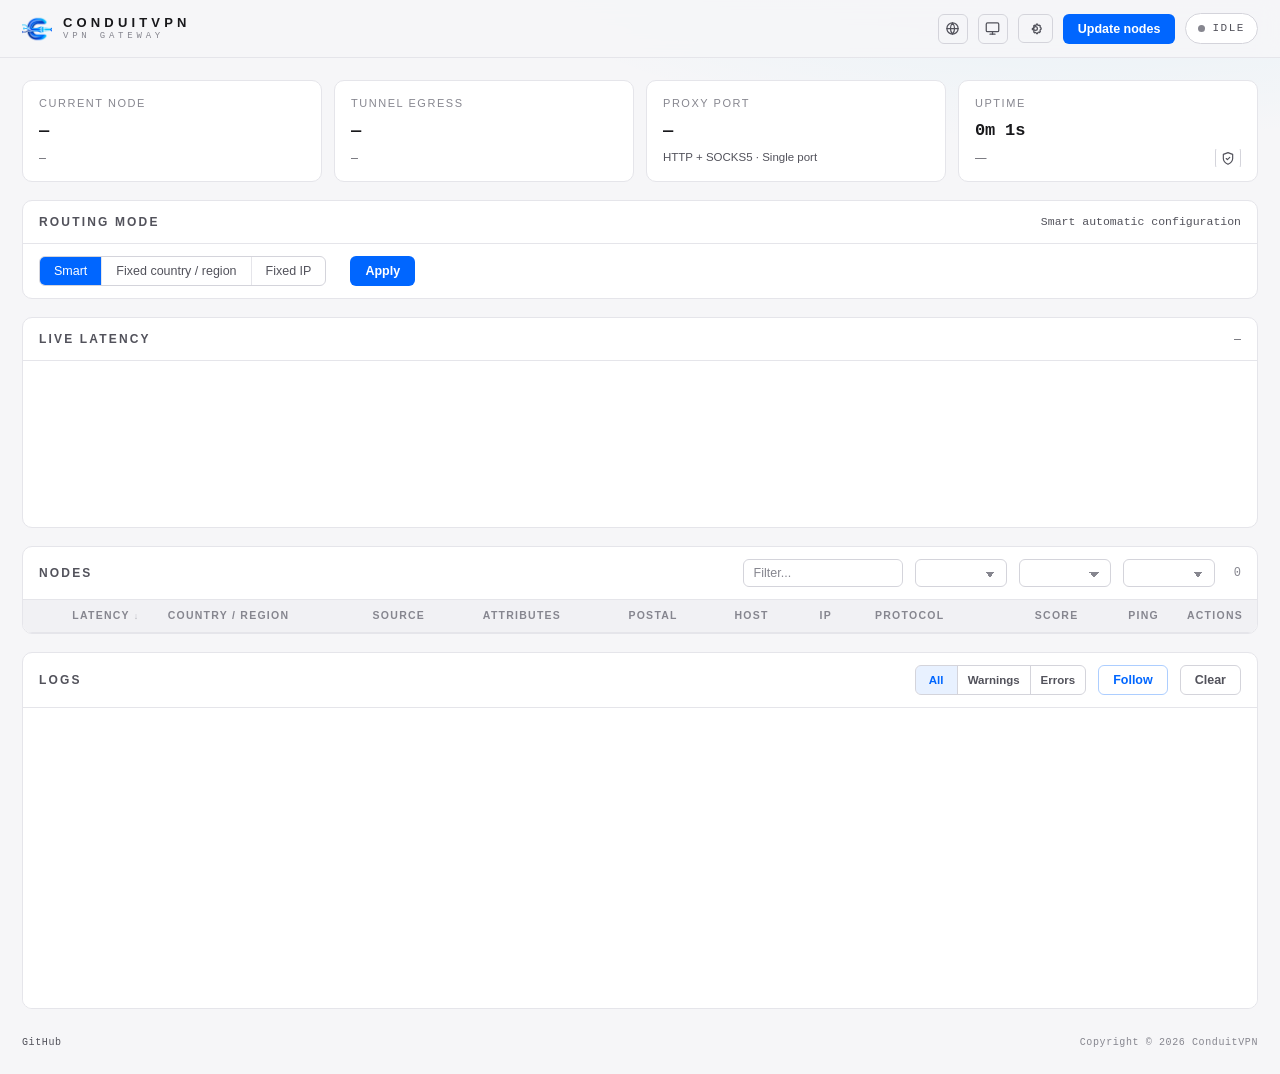
==== commit d07807a1: "节点: 添加 IP 纯净度检测与筛选 更新节点后查询 ipinfo，列表展示来源/属性/邮编，自动选路优先非机房。" ====
--- a/internal/webui/static/index.html
+++ b/internal/webui/static/index.html
@@ -38,6 +38,7 @@
         <button class="theme-option" type="button" role="menuitemradio" data-theme="light" data-i18n-title="theme.light" data-i18n-aria-label="theme.light" aria-checked="false"><svg viewBox="0 0 24 24" fill="none" stroke="currentColor" stroke-width="2" stroke-linecap="round" stroke-linejoin="round" aria-hidden="true"><circle cx="12" cy="12" r="4"/><path d="M12 2v2M12 20v2M4.93 4.93l1.41 1.41M17.66 17.66l1.41 1.41M2 12h2M20 12h2M4.93 19.07l-1.41 1.41M17.66 6.34l1.41-1.41"/></svg></button>
       </div>
     </div>
+    <button id="btn-sources" class="btn btn-ghost btn-icon" type="button" data-i18n-title="sources.open" data-i18n-aria-label="sources.open" title="Configure VPNGate mirrors" aria-label="Configure VPNGate mirrors"><svg viewBox="0 0 24 24" fill="none" stroke="currentColor" stroke-width="2" stroke-linecap="round" stroke-linejoin="round" aria-hidden="true"><circle cx="12" cy="12" r="3"/><path d="M19.4 15a1.7 1.7 0 0 0 .34 1.88l.06.06-1.42 1.42-.06-.06a1.7 1.7 0 0 0-1.88-.34 1.7 1.7 0 0 0-1.03 1.56V20h-2v-.08a1.7 1.7 0 0 0-1.03-1.56 1.7 1.7 0 0 0-1.88.34l-.06.06-1.42-1.42.06-.06A1.7 1.7 0 0 0 9.4 15a1.7 1.7 0 0 0-1.56-1.03H7v-2h.84A1.7 1.7 0 0 0 9.4 10a1.7 1.7 0 0 0-.34-1.88L9 8.06l1.42-1.42.06.06A1.7 1.7 0 0 0 12.36 7a1.7 1.7 0 0 0 1.03-1.56V5h2v.44A1.7 1.7 0 0 0 16.42 7a1.7 1.7 0 0 0 1.88-.34l.06-.06 1.42 1.42-.06.06A1.7 1.7 0 0 0 19.4 10a1.7 1.7 0 0 0 1.56 1.03H21v2h-.04A1.7 1.7 0 0 0 19.4 15z"/></svg></button>
     <button id="btn-refresh" class="btn" data-i18n="action.refresh" data-i18n-title="action.refreshTitle" title="Fetch and benchmark nodes now">Update nodes</button>
     <div id="status-pill" class="pill pill-idle" role="status" aria-label="IDLE"><span class="dot" aria-hidden="true"></span><span id="status-text">IDLE</span></div>
   </div>
@@ -52,10 +53,38 @@
   </section>
   <section class="panel" data-i18n-aria-label="route.section" aria-label="Routing mode"><div class="panel-head"><h2 data-i18n="route.section">Routing mode</h2><span id="route-status" class="card-sub mono">Smart automatic configuration</span></div><div class="route-body"><div class="seg" id="route-seg" role="tablist"><button class="seg-btn active" data-mode="auto" role="tab" data-i18n="route.auto">Smart</button><button class="seg-btn" data-mode="country" role="tab" data-i18n="route.country">Fixed country / region</button><button class="seg-btn" data-mode="fixed" role="tab" data-i18n="route.fixed">Fixed IP</button></div><div id="route-country-list" class="country-chips" hidden></div><select id="route-node" class="input input-wide" hidden><option value="" data-i18n="route.selectNode">Select a node...</option></select><button id="btn-route-apply" class="btn" data-i18n="action.apply">Apply</button><span id="route-msg" class="route-msg"></span></div></section>
   <section class="panel" data-i18n-aria-label="latency.section" aria-label="Live latency"><div class="panel-head"><h2 data-i18n="latency.section">Live latency</h2><span id="lat-summary" class="card-sub mono">—</span></div><div class="chart-wrap"><canvas id="lat-chart" height="150"></canvas></div></section>
-  <section class="panel" data-i18n-aria-label="nodes.section" aria-label="Nodes"><div class="panel-head"><h2 data-i18n="nodes.section">Nodes</h2><div class="panel-actions"><input id="node-filter" class="input" type="search" placeholder="Filter..." data-i18n-placeholder="nodes.filter" autocomplete="off"><span id="node-count" class="count mono">0</span></div></div><div class="table-wrap"><table id="node-table"><thead><tr><th class="num" data-sort="latency" data-dir="-1"><span data-i18n="nodes.latency">Latency</span> <span class="sort-hint">↓</span></th><th data-sort="country" data-i18n="nodes.country">Country / region</th><th data-sort="host" data-i18n="nodes.host">Host</th><th data-sort="ip" data-i18n="nodes.ip">IP</th><th data-sort="proto" data-i18n="nodes.protocol">Protocol</th><th class="num" data-sort="score" data-i18n="nodes.score">Score</th><th class="num" data-sort="ping" data-i18n="nodes.ping">Ping</th><th class="act-col" data-i18n="nodes.actions">Actions</th></tr></thead><tbody></tbody></table></div></section>
+  <section class="panel" data-i18n-aria-label="nodes.section" aria-label="Nodes"><div class="panel-head"><h2 data-i18n="nodes.section">Nodes</h2><div class="panel-actions node-filters"><input id="node-filter" class="input" type="search" placeholder="Filter..." data-i18n-placeholder="nodes.filter" autocomplete="off"><select id="filter-country" class="input" data-i18n-aria-label="nodes.filterCountry" aria-label="Country"></select><select id="filter-source" class="input" data-i18n-aria-label="nodes.filterSource" aria-label="Source"></select><select id="filter-attr" class="input" data-i18n-aria-label="nodes.filterAttr" aria-label="Attribute"></select><span id="node-count" class="count mono">0</span></div></div><div class="table-wrap"><table id="node-table"><thead><tr><th class="num" data-sort="latency" data-dir="-1"><span data-i18n="nodes.latency">Latency</span> <span class="sort-hint">↓</span></th><th data-sort="country"><span data-i18n="nodes.country">Country / region</span> <span class="sort-hint"></span></th><th data-sort="source"><span data-i18n="nodes.source">Source</span> <span class="sort-hint"></span></th><th data-sort="attrs"><span data-i18n="nodes.attrs">Attributes</span> <span class="sort-hint"></span></th><th data-sort="postal"><span data-i18n="nodes.postal">Postal</span> <span class="sort-hint"></span></th><th data-sort="host"><span data-i18n="nodes.host">Host</span> <span class="sort-hint"></span></th><th data-sort="ip"><span data-i18n="nodes.ip">IP</span> <span class="sort-hint"></span></th><th data-sort="proto"><span data-i18n="nodes.protocol">Protocol</span> <span class="sort-hint"></span></th><th class="num" data-sort="score"><span data-i18n="nodes.score">Score</span> <span class="sort-hint"></span></th><th class="num" data-sort="ping"><span data-i18n="nodes.ping">Ping</span> <span class="sort-hint"></span></th><th class="act-col" data-i18n="nodes.actions">Actions</th></tr></thead><tbody></tbody></table></div></section>
   <section class="panel" data-i18n-aria-label="logs.section" aria-label="Logs"><div class="panel-head"><h2 data-i18n="logs.section">Logs</h2><div class="panel-actions"><div class="chips" id="log-chips"><button class="chip active" data-level="all" data-i18n="logs.all">All</button><button class="chip" data-level="warn" data-i18n="logs.warn">Warnings</button><button class="chip" data-level="error" data-i18n="logs.error">Errors</button></div><button id="btn-scroll" class="btn btn-ghost active" data-i18n="logs.follow" data-i18n-title="logs.followTitle" title="Auto-scroll">Follow</button><button id="btn-clear-log" class="btn btn-ghost" data-i18n="logs.clear">Clear</button></div></div><pre id="log-view" class="log-view mono"></pre></section>
 </main>
 <dialog id="blacklist-dialog" class="dialog" aria-labelledby="blacklist-title"><div class="dialog-head"><div><h2 id="blacklist-title" data-i18n="blacklist.title">Blacklist management</h2><p id="blacklist-progress" class="card-sub mono">—</p></div><button id="btn-blacklist-close" class="btn btn-ghost btn-icon" type="button" data-i18n-title="blacklist.close" data-i18n-aria-label="blacklist.close" title="Close blacklist management" aria-label="Close blacklist management"><svg viewBox="0 0 24 24" fill="none" stroke="currentColor" stroke-width="2" stroke-linecap="round" stroke-linejoin="round" aria-hidden="true"><path d="M18 6L6 18M6 6l12 12"/></svg></button></div><div class="dialog-actions"><button id="btn-blacklist-test" class="btn" type="button" data-i18n="blacklist.test">Test all</button><button id="btn-blacklist-restore" class="btn btn-ghost" type="button" data-i18n="blacklist.restore" disabled>Restore available nodes</button></div><div class="table-wrap blacklist-table-wrap"><table id="blacklist-table"><thead><tr><th data-i18n="blacklist.host">Host</th><th data-i18n="blacklist.node">Node</th><th data-i18n="blacklist.reason">Blacklist reason</th><th data-i18n="blacklist.time">Blacklisted at</th><th data-i18n="blacklist.result">Verification result</th></tr></thead><tbody></tbody></table></div></dialog>
+<dialog id="sources-dialog" class="dialog sources-dialog" aria-labelledby="sources-title">
+  <div class="dialog-head">
+    <div>
+      <h2 id="sources-title" data-i18n="sources.title">VPNGate sources</h2>
+      <p class="card-sub" data-i18n="sources.subtitle">Official source is always tried first. Mirrors are fallbacks.</p>
+    </div>
+    <button id="btn-sources-close" class="btn btn-ghost btn-icon" type="button" data-i18n-title="sources.close" data-i18n-aria-label="sources.close" title="Close source settings" aria-label="Close source settings"><svg viewBox="0 0 24 24" fill="none" stroke="currentColor" stroke-width="2" stroke-linecap="round" stroke-linejoin="round" aria-hidden="true"><path d="M18 6L6 18M6 6l12 12"/></svg></button>
+  </div>
+  <div class="sources-body">
+    <label class="source-label" for="sources-official" data-i18n="sources.official">Official source</label>
+    <input id="sources-official" class="input source-official" type="text" readonly>
+    <label class="source-label" for="sources-text" data-i18n="sources.mirrors">Mirror URLs</label>
+    <textarea id="sources-text" class="input sources-text" rows="8" spellcheck="false" data-i18n-placeholder="sources.placeholder" placeholder="http://mirror.example"></textarea>
+    <p class="source-auth-hint" data-i18n="sources.authHint">For HTTP Basic Auth, include credentials in the source URL.</p>
+    <p id="sources-input-msg" class="source-msg"></p>
+    <div class="source-status">
+      <div><span data-i18n="sources.current">Current source</span><strong id="sources-current" class="mono">—</strong></div>
+      <div><span data-i18n="sources.lastAttempt">Last attempt</span><strong id="sources-last-attempt" class="mono">—</strong></div>
+      <div><span data-i18n="sources.lastSuccess">Last success</span><strong id="sources-last-success" class="mono">—</strong></div>
+      <p id="sources-attempts" class="mono"></p>
+    </div>
+  </div>
+  <div class="dialog-actions sources-actions">
+    <button id="btn-sources-save" class="btn" type="button" data-i18n="sources.save">Save and refresh</button>
+    <button id="btn-sources-cancel" class="btn btn-ghost" type="button" data-i18n="sources.cancel">Cancel</button>
+    <span id="sources-save-msg" class="source-msg"></span>
+  </div>
+</dialog>
 <footer class="site-footer"><a href="https://github.com/sarices/conduitvpn" target="_blank" rel="noreferrer">GitHub</a><span>Copyright © 2026 ConduitVPN</span></footer>
 <script src="./app.js?v=__VER__"></script>
 </body>
--- a/internal/webui/static/styles.css
+++ b/internal/webui/static/styles.css
@@ -623,6 +623,26 @@
 
 .host-cell { color: var(--text); font-family: var(--mono); font-size: 11.5px; }
 .ip-cell { color: var(--text-2); font-family: var(--mono); font-size: 11.5px; }
+
+.node-filters { flex-wrap: wrap; justify-content: flex-end; }
+.node-filters .input { width: auto; min-width: 92px; max-width: 160px; }
+.source-cell.source-isp { color: var(--accent); }
+.source-cell.source-hosting, .purity-error { color: var(--warn); }
+.purity-pending { color: var(--text-3); }
+.attrs-cell { display: flex; gap: 4px; align-items: center; max-width: 280px; }
+.attr-tag {
+  display: inline-block;
+  font-size: 10.5px;
+  line-height: 1.4;
+  padding: 1px 6px;
+  border-radius: 999px;
+  border: 1px solid var(--border-strong);
+  color: var(--text-2);
+  background: var(--surface-2);
+}
+.attr-tag.attr-vpn, .attr-tag.attr-hosting { color: var(--warn); border-color: var(--warn); }
+.postal-cell { font-family: var(--mono); font-size: 11.5px; color: var(--text-2); }
+
 .proto-cell { color: var(--text-2); font-size: 11.5px; }
 
 td.lat-ok { color: var(--accent); }
@@ -684,6 +704,24 @@
 .blacklist-result.pending, .blacklist-result.running { color: var(--warn); }
 .blacklist-result.passed { color: var(--accent-glow); }
 .blacklist-result.failed, .blacklist-result.skipped { color: var(--error); }
+
+/* ---- VPNGate source dialog ---- */
+.sources-dialog { width: min(760px, calc(100vw - 28px)); overflow: auto; }
+.sources-body { display: grid; gap: 8px; padding: 16px 18px 4px; }
+.source-label { color: var(--text-3); font-size: 10.5px; letter-spacing: 0.12em; text-transform: uppercase; }
+.source-official { width: 100%; color: var(--text-2); background: var(--surface-2); }
+.sources-text { width: 100%; min-height: 170px; resize: vertical; font: 11.5px/1.55 var(--mono); color: var(--text); background: var(--surface-2); }
+.source-auth-hint { margin: -2px 0 0; color: var(--text-3); font-size: 11px; line-height: 1.45; }
+.source-msg { min-height: 1.1em; color: var(--accent); font-size: 11.5px; }
+.source-msg.err { color: var(--error); }
+.source-status { display: grid; gap: 5px; padding: 10px 12px; border: 1px solid var(--border); background: var(--surface-2); font-size: 11px; color: var(--text-2); }
+.source-status > div { display: grid; grid-template-columns: 120px minmax(0, 1fr); gap: 10px; }
+.source-status strong { min-width: 0; overflow: hidden; color: var(--text); font-weight: 500; text-overflow: ellipsis; white-space: nowrap; }
+.source-attempt { overflow: hidden; text-overflow: ellipsis; white-space: nowrap; }
+.source-attempt.ok { color: var(--accent-glow); }
+.source-attempt.failed { color: var(--warn); }
+.sources-actions { align-items: center; }
+.sources-actions .source-msg { flex: 1; }
 
 /* ---- responsive ---- */
 @media (max-width: 900px) {
@@ -704,4 +742,5 @@
   .pill #status-text { display: none; }
   .login-controls { top: 12px; right: 12px; }
   .dialog-actions { flex-wrap: wrap; }
-}
+  .source-status > div { grid-template-columns: 1fr; gap: 1px; }
+}
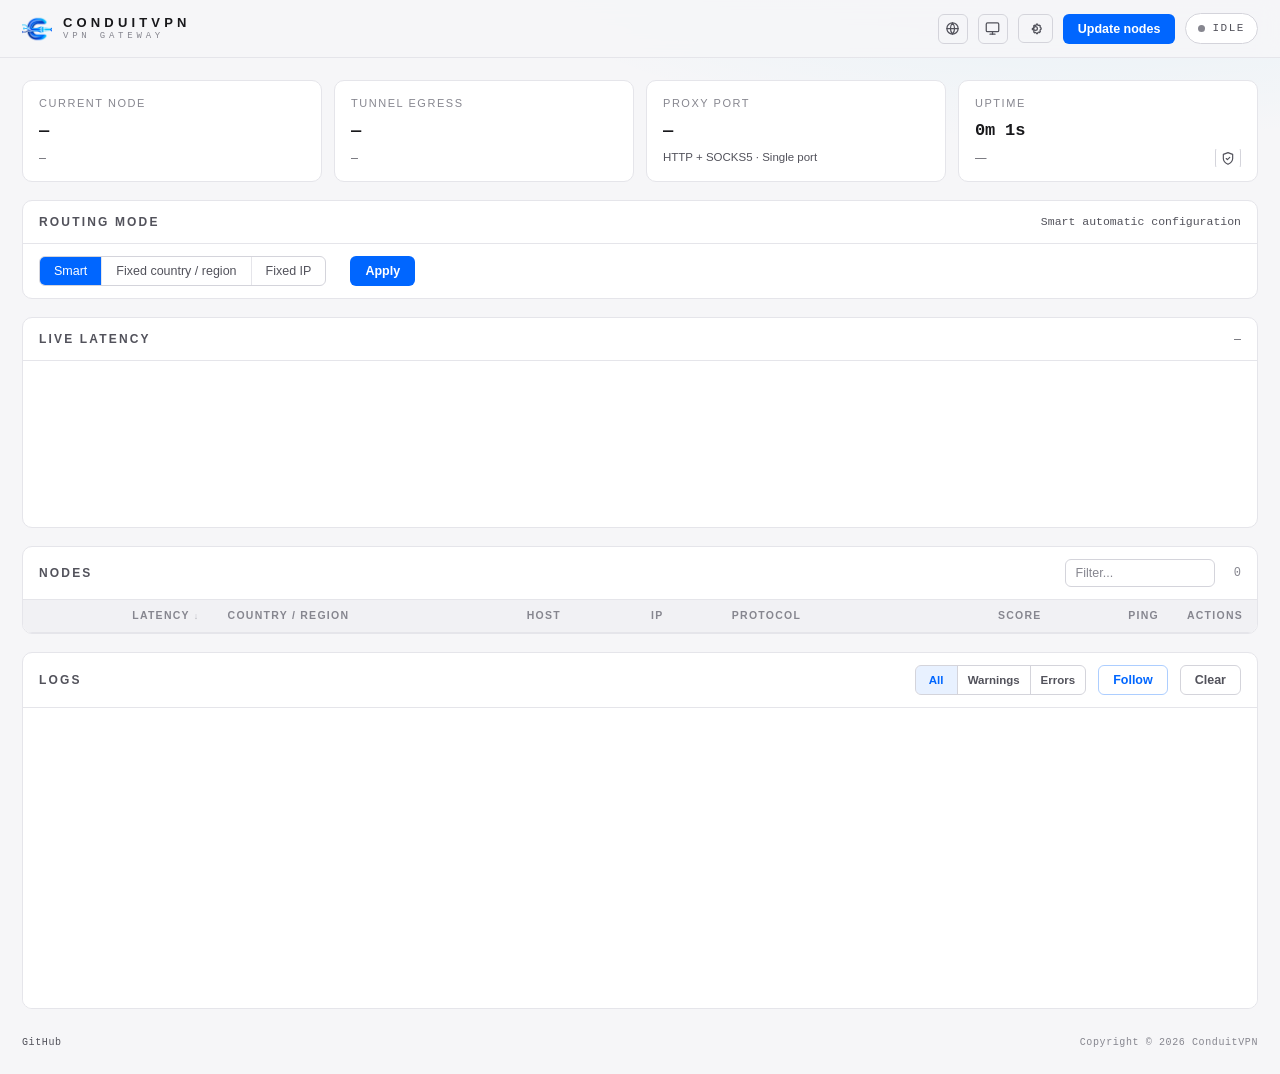
==== commit 567b2cc9: "feat: 增加 VPNGate 镜像源配置" ====
--- a/internal/webui/static/index.html
+++ b/internal/webui/static/index.html
@@ -53,38 +53,11 @@
   </section>
   <section class="panel" data-i18n-aria-label="route.section" aria-label="Routing mode"><div class="panel-head"><h2 data-i18n="route.section">Routing mode</h2><span id="route-status" class="card-sub mono">Smart automatic configuration</span></div><div class="route-body"><div class="seg" id="route-seg" role="tablist"><button class="seg-btn active" data-mode="auto" role="tab" data-i18n="route.auto">Smart</button><button class="seg-btn" data-mode="country" role="tab" data-i18n="route.country">Fixed country / region</button><button class="seg-btn" data-mode="fixed" role="tab" data-i18n="route.fixed">Fixed IP</button></div><div id="route-country-list" class="country-chips" hidden></div><select id="route-node" class="input input-wide" hidden><option value="" data-i18n="route.selectNode">Select a node...</option></select><button id="btn-route-apply" class="btn" data-i18n="action.apply">Apply</button><span id="route-msg" class="route-msg"></span></div></section>
   <section class="panel" data-i18n-aria-label="latency.section" aria-label="Live latency"><div class="panel-head"><h2 data-i18n="latency.section">Live latency</h2><span id="lat-summary" class="card-sub mono">—</span></div><div class="chart-wrap"><canvas id="lat-chart" height="150"></canvas></div></section>
-  <section class="panel" data-i18n-aria-label="nodes.section" aria-label="Nodes"><div class="panel-head"><h2 data-i18n="nodes.section">Nodes</h2><div class="panel-actions node-filters"><input id="node-filter" class="input" type="search" placeholder="Filter..." data-i18n-placeholder="nodes.filter" autocomplete="off"><select id="filter-country" class="input" data-i18n-aria-label="nodes.filterCountry" aria-label="Country"></select><select id="filter-source" class="input" data-i18n-aria-label="nodes.filterSource" aria-label="Source"></select><select id="filter-attr" class="input" data-i18n-aria-label="nodes.filterAttr" aria-label="Attribute"></select><span id="node-count" class="count mono">0</span></div></div><div class="table-wrap"><table id="node-table"><thead><tr><th class="num" data-sort="latency" data-dir="-1"><span data-i18n="nodes.latency">Latency</span> <span class="sort-hint">↓</span></th><th data-sort="country"><span data-i18n="nodes.country">Country / region</span> <span class="sort-hint"></span></th><th data-sort="source"><span data-i18n="nodes.source">Source</span> <span class="sort-hint"></span></th><th data-sort="attrs"><span data-i18n="nodes.attrs">Attributes</span> <span class="sort-hint"></span></th><th data-sort="postal"><span data-i18n="nodes.postal">Postal</span> <span class="sort-hint"></span></th><th data-sort="host"><span data-i18n="nodes.host">Host</span> <span class="sort-hint"></span></th><th data-sort="ip"><span data-i18n="nodes.ip">IP</span> <span class="sort-hint"></span></th><th data-sort="proto"><span data-i18n="nodes.protocol">Protocol</span> <span class="sort-hint"></span></th><th class="num" data-sort="score"><span data-i18n="nodes.score">Score</span> <span class="sort-hint"></span></th><th class="num" data-sort="ping"><span data-i18n="nodes.ping">Ping</span> <span class="sort-hint"></span></th><th class="act-col" data-i18n="nodes.actions">Actions</th></tr></thead><tbody></tbody></table></div></section>
+  <section class="panel" data-i18n-aria-label="nodes.section" aria-label="Nodes"><div class="panel-head"><h2 data-i18n="nodes.section">Nodes</h2><div class="panel-actions"><input id="node-filter" class="input" type="search" placeholder="Filter..." data-i18n-placeholder="nodes.filter" autocomplete="off"><span id="node-count" class="count mono">0</span></div></div><div class="table-wrap"><table id="node-table"><thead><tr><th class="num" data-sort="latency" data-dir="-1"><span data-i18n="nodes.latency">Latency</span> <span class="sort-hint">↓</span></th><th data-sort="country" data-i18n="nodes.country">Country / region</th><th data-sort="host" data-i18n="nodes.host">Host</th><th data-sort="ip" data-i18n="nodes.ip">IP</th><th data-sort="proto" data-i18n="nodes.protocol">Protocol</th><th class="num" data-sort="score" data-i18n="nodes.score">Score</th><th class="num" data-sort="ping" data-i18n="nodes.ping">Ping</th><th class="act-col" data-i18n="nodes.actions">Actions</th></tr></thead><tbody></tbody></table></div></section>
   <section class="panel" data-i18n-aria-label="logs.section" aria-label="Logs"><div class="panel-head"><h2 data-i18n="logs.section">Logs</h2><div class="panel-actions"><div class="chips" id="log-chips"><button class="chip active" data-level="all" data-i18n="logs.all">All</button><button class="chip" data-level="warn" data-i18n="logs.warn">Warnings</button><button class="chip" data-level="error" data-i18n="logs.error">Errors</button></div><button id="btn-scroll" class="btn btn-ghost active" data-i18n="logs.follow" data-i18n-title="logs.followTitle" title="Auto-scroll">Follow</button><button id="btn-clear-log" class="btn btn-ghost" data-i18n="logs.clear">Clear</button></div></div><pre id="log-view" class="log-view mono"></pre></section>
 </main>
 <dialog id="blacklist-dialog" class="dialog" aria-labelledby="blacklist-title"><div class="dialog-head"><div><h2 id="blacklist-title" data-i18n="blacklist.title">Blacklist management</h2><p id="blacklist-progress" class="card-sub mono">—</p></div><button id="btn-blacklist-close" class="btn btn-ghost btn-icon" type="button" data-i18n-title="blacklist.close" data-i18n-aria-label="blacklist.close" title="Close blacklist management" aria-label="Close blacklist management"><svg viewBox="0 0 24 24" fill="none" stroke="currentColor" stroke-width="2" stroke-linecap="round" stroke-linejoin="round" aria-hidden="true"><path d="M18 6L6 18M6 6l12 12"/></svg></button></div><div class="dialog-actions"><button id="btn-blacklist-test" class="btn" type="button" data-i18n="blacklist.test">Test all</button><button id="btn-blacklist-restore" class="btn btn-ghost" type="button" data-i18n="blacklist.restore" disabled>Restore available nodes</button></div><div class="table-wrap blacklist-table-wrap"><table id="blacklist-table"><thead><tr><th data-i18n="blacklist.host">Host</th><th data-i18n="blacklist.node">Node</th><th data-i18n="blacklist.reason">Blacklist reason</th><th data-i18n="blacklist.time">Blacklisted at</th><th data-i18n="blacklist.result">Verification result</th></tr></thead><tbody></tbody></table></div></dialog>
-<dialog id="sources-dialog" class="dialog sources-dialog" aria-labelledby="sources-title">
-  <div class="dialog-head">
-    <div>
-      <h2 id="sources-title" data-i18n="sources.title">VPNGate sources</h2>
-      <p class="card-sub" data-i18n="sources.subtitle">Official source is always tried first. Mirrors are fallbacks.</p>
-    </div>
-    <button id="btn-sources-close" class="btn btn-ghost btn-icon" type="button" data-i18n-title="sources.close" data-i18n-aria-label="sources.close" title="Close source settings" aria-label="Close source settings"><svg viewBox="0 0 24 24" fill="none" stroke="currentColor" stroke-width="2" stroke-linecap="round" stroke-linejoin="round" aria-hidden="true"><path d="M18 6L6 18M6 6l12 12"/></svg></button>
-  </div>
-  <div class="sources-body">
-    <label class="source-label" for="sources-official" data-i18n="sources.official">Official source</label>
-    <input id="sources-official" class="input source-official" type="text" readonly>
-    <label class="source-label" for="sources-text" data-i18n="sources.mirrors">Mirror URLs</label>
-    <textarea id="sources-text" class="input sources-text" rows="8" spellcheck="false" data-i18n-placeholder="sources.placeholder" placeholder="http://mirror.example"></textarea>
-    <p class="source-auth-hint" data-i18n="sources.authHint">For HTTP Basic Auth, include credentials in the source URL.</p>
-    <p id="sources-input-msg" class="source-msg"></p>
-    <div class="source-status">
-      <div><span data-i18n="sources.current">Current source</span><strong id="sources-current" class="mono">—</strong></div>
-      <div><span data-i18n="sources.lastAttempt">Last attempt</span><strong id="sources-last-attempt" class="mono">—</strong></div>
-      <div><span data-i18n="sources.lastSuccess">Last success</span><strong id="sources-last-success" class="mono">—</strong></div>
-      <p id="sources-attempts" class="mono"></p>
-    </div>
-  </div>
-  <div class="dialog-actions sources-actions">
-    <button id="btn-sources-save" class="btn" type="button" data-i18n="sources.save">Save and refresh</button>
-    <button id="btn-sources-cancel" class="btn btn-ghost" type="button" data-i18n="sources.cancel">Cancel</button>
-    <span id="sources-save-msg" class="source-msg"></span>
-  </div>
-</dialog>
+<dialog id="sources-dialog" class="dialog sources-dialog" aria-labelledby="sources-title"><div class="dialog-head"><div><h2 id="sources-title" data-i18n="sources.title">VPNGate sources</h2><p class="card-sub" data-i18n="sources.subtitle">Official source is always tried first. Mirrors are fallbacks.</p></div><button id="btn-sources-close" class="btn btn-ghost btn-icon" type="button" data-i18n-title="sources.close" data-i18n-aria-label="sources.close" title="Close source settings" aria-label="Close source settings"><svg viewBox="0 0 24 24" fill="none" stroke="currentColor" stroke-width="2" stroke-linecap="round" stroke-linejoin="round" aria-hidden="true"><path d="M18 6L6 18M6 6l12 12"/></svg></button></div><div class="sources-body"><label class="source-label" for="sources-official" data-i18n="sources.official">Official source</label><input id="sources-official" class="input source-official" type="text" readonly><label class="source-label" for="sources-text" data-i18n="sources.mirrors">Mirror URLs</label><textarea id="sources-text" class="input sources-text" rows="8" spellcheck="false" data-i18n-placeholder="sources.placeholder" placeholder="http://mirror.example"></textarea><p id="sources-input-msg" class="source-msg"></p><div class="source-status"><div><span data-i18n="sources.current">Current source</span><strong id="sources-current" class="mono">—</strong></div><div><span data-i18n="sources.lastAttempt">Last attempt</span><strong id="sources-last-attempt" class="mono">—</strong></div><div><span data-i18n="sources.lastSuccess">Last success</span><strong id="sources-last-success" class="mono">—</strong></div><p id="sources-attempts" class="mono"></p></div></div><div class="dialog-actions sources-actions"><button id="btn-sources-save" class="btn" type="button" data-i18n="sources.save">Save and refresh</button><button id="btn-sources-cancel" class="btn btn-ghost" type="button" data-i18n="sources.cancel">Cancel</button><span id="sources-save-msg" class="source-msg"></span></div></dialog>
 <footer class="site-footer"><a href="https://github.com/sarices/conduitvpn" target="_blank" rel="noreferrer">GitHub</a><span>Copyright © 2026 ConduitVPN</span></footer>
 <script src="./app.js?v=__VER__"></script>
 </body>
--- a/internal/webui/static/styles.css
+++ b/internal/webui/static/styles.css
@@ -623,26 +623,6 @@
 
 .host-cell { color: var(--text); font-family: var(--mono); font-size: 11.5px; }
 .ip-cell { color: var(--text-2); font-family: var(--mono); font-size: 11.5px; }
-
-.node-filters { flex-wrap: wrap; justify-content: flex-end; }
-.node-filters .input { width: auto; min-width: 92px; max-width: 160px; }
-.source-cell.source-isp { color: var(--accent); }
-.source-cell.source-hosting, .purity-error { color: var(--warn); }
-.purity-pending { color: var(--text-3); }
-.attrs-cell { display: flex; gap: 4px; align-items: center; max-width: 280px; }
-.attr-tag {
-  display: inline-block;
-  font-size: 10.5px;
-  line-height: 1.4;
-  padding: 1px 6px;
-  border-radius: 999px;
-  border: 1px solid var(--border-strong);
-  color: var(--text-2);
-  background: var(--surface-2);
-}
-.attr-tag.attr-vpn, .attr-tag.attr-hosting { color: var(--warn); border-color: var(--warn); }
-.postal-cell { font-family: var(--mono); font-size: 11.5px; color: var(--text-2); }
-
 .proto-cell { color: var(--text-2); font-size: 11.5px; }
 
 td.lat-ok { color: var(--accent); }
@@ -711,7 +691,6 @@
 .source-label { color: var(--text-3); font-size: 10.5px; letter-spacing: 0.12em; text-transform: uppercase; }
 .source-official { width: 100%; color: var(--text-2); background: var(--surface-2); }
 .sources-text { width: 100%; min-height: 170px; resize: vertical; font: 11.5px/1.55 var(--mono); color: var(--text); background: var(--surface-2); }
-.source-auth-hint { margin: -2px 0 0; color: var(--text-3); font-size: 11px; line-height: 1.45; }
 .source-msg { min-height: 1.1em; color: var(--accent); font-size: 11.5px; }
 .source-msg.err { color: var(--error); }
 .source-status { display: grid; gap: 5px; padding: 10px 12px; border: 1px solid var(--border); background: var(--surface-2); font-size: 11px; color: var(--text-2); }
